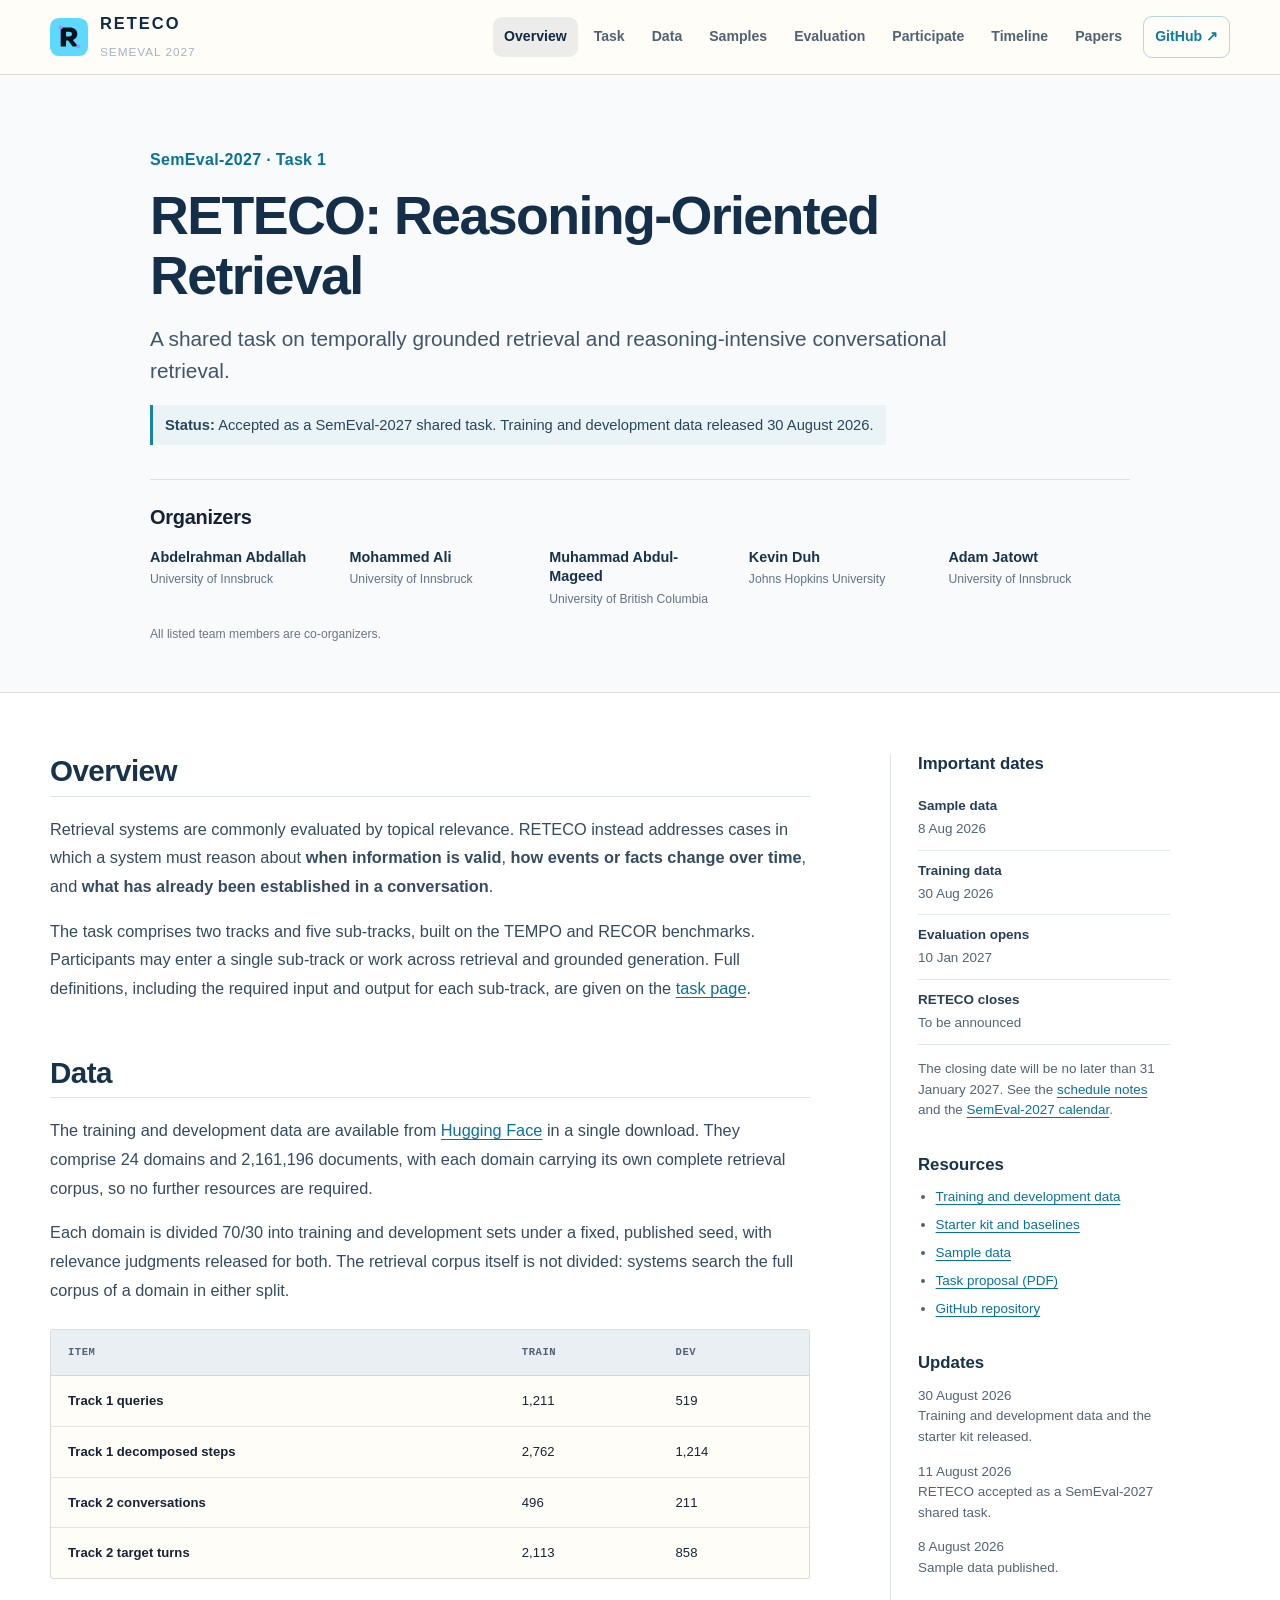
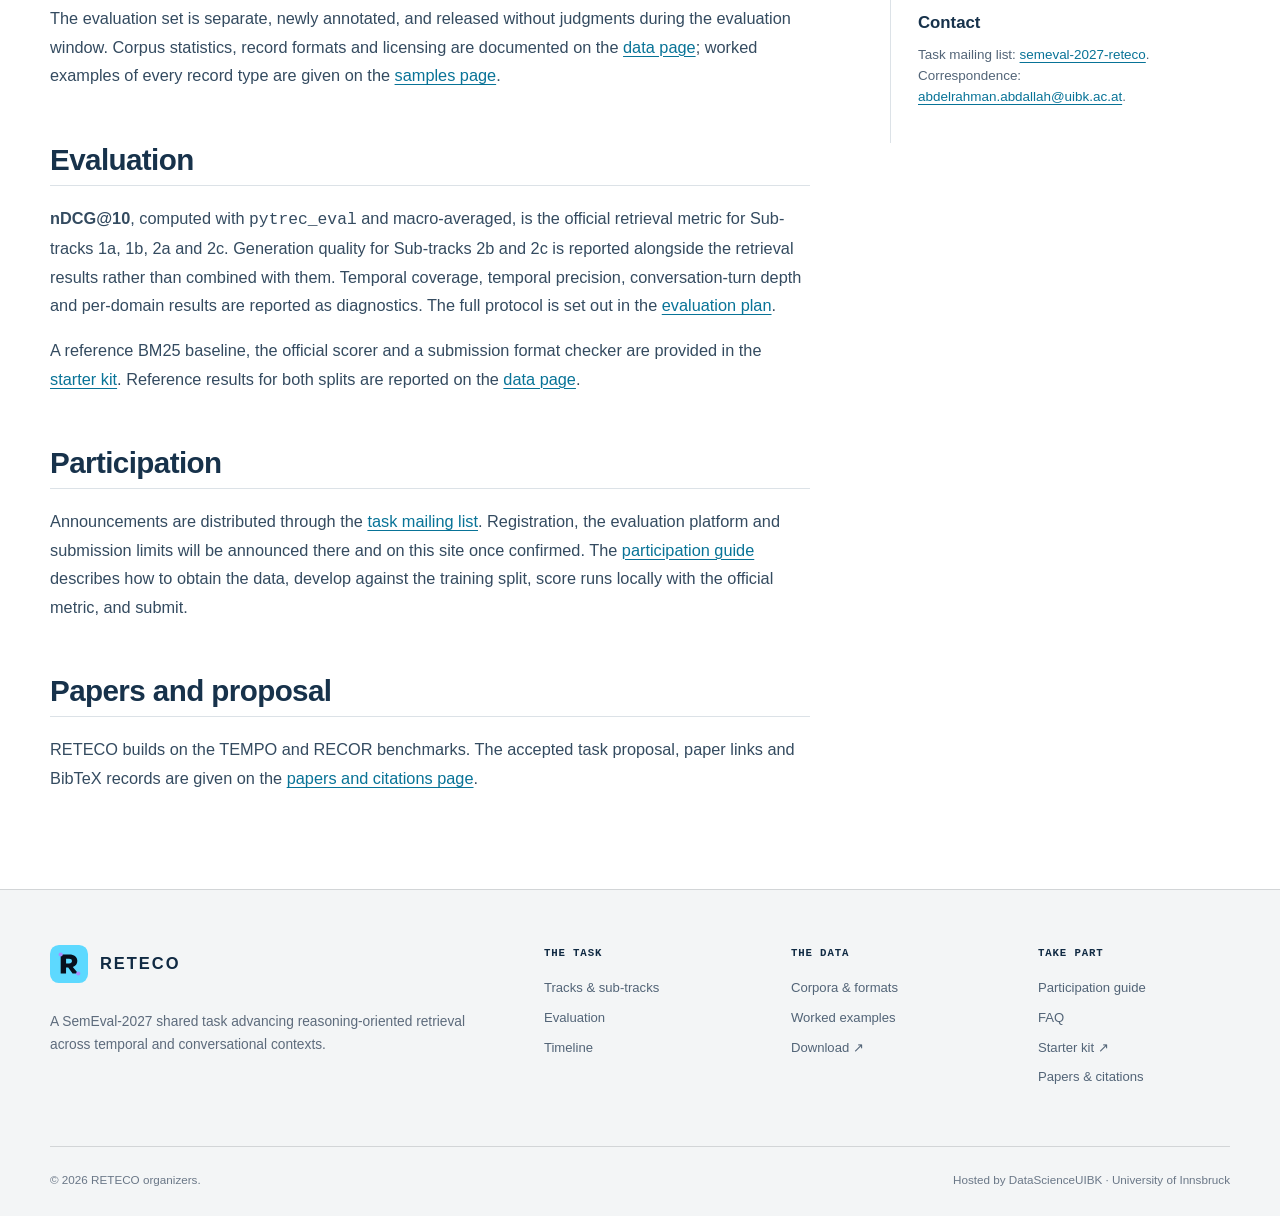
==== docs/index.html @ 305e8ae2 "Return the site to an academic register The home page had drifted into a product-landing idiom: a gr" ====
<!doctype html>
<html lang="en">
<head>
  <meta charset="utf-8">
  <meta name="viewport" content="width=device-width, initial-scale=1">
  <meta name="description" content="RETECO is SemEval-2027 Task 1 on reasoning-oriented retrieval across temporal and conversational contexts. Training and development data released 30 August 2026.">
  <meta name="theme-color" content="#ffffff">
  <meta property="og:title" content="RETECO — SemEval-2027 Task 1">
  <meta property="og:description" content="Reasoning-oriented retrieval across time and conversation. Training and development data now available on Hugging Face.">
  <meta property="og:type" content="website">
  <meta property="og:url" content="https://datascienceuibk.github.io/RETECO/">
  <title>RETECO — SemEval-2027 Task 1</title>
  <link rel="icon" href="assets/brand/reteco-mark.svg" type="image/svg+xml">
  <link rel="stylesheet" href="assets/css/site.css">
  <script src="assets/js/site.js" defer></script>
</head>
<body>
  <a class="skip-link" href="#main">Skip to content</a>
  <header class="site-header">
    <div class="shell nav-wrap">
      <a class="brand" href="index.html" aria-label="RETECO home"><img class="brand-mark" src="assets/brand/reteco-mark.svg" alt=""><span><span class="brand-name">RETECO</span><br><span class="brand-event">SemEval 2027</span></span></a>
      <button class="nav-toggle" type="button" aria-label="Open navigation" aria-expanded="false"><span></span><span></span><span></span></button>
      <nav class="nav-links" aria-label="Primary navigation"><a aria-current="page" href="index.html">Overview</a><a href="task.html">Task</a><a href="data.html">Data</a><a href="samples.html">Samples</a><a href="evaluation.html">Evaluation</a><a href="participate.html">Participate</a><a href="timeline.html">Timeline</a><a href="papers.html">Papers</a><a class="nav-cta" href="https://github.com/DataScienceUIBK/RETECO" target="_blank" rel="noreferrer">GitHub ↗</a></nav>
    </div>
  </header>

  

  <main id="main" class="academic-home">
    <header class="academic-intro">
      <div class="shell academic-intro-inner">
        <p class="task-kicker">SemEval-2027 · Task 1</p>
        <h1>RETECO: Reasoning-Oriented Retrieval</h1>
        <p class="academic-summary">A shared task on temporally grounded retrieval and
        reasoning-intensive conversational retrieval.</p>
        <p class="status-note"><strong>Status:</strong> Accepted as a SemEval-2027 shared task.
        Training and development data released 30 August 2026.</p>

        <section class="intro-organizers" aria-labelledby="intro-organizers-title">
          <h2 id="intro-organizers-title">Organizers</h2>
          <ul>
            <li><strong>Abdelrahman Abdallah</strong><span>University of Innsbruck</span></li>
            <li><strong>Mohammed Ali</strong><span>University of Innsbruck</span></li>
            <li><strong>Muhammad Abdul-Mageed</strong><span>University of British Columbia</span></li>
            <li><strong>Kevin Duh</strong><span>Johns Hopkins University</span></li>
            <li><strong>Adam Jatowt</strong><span>University of Innsbruck</span></li>
          </ul>
          <p class="organizer-role">All listed team members are co-organizers.</p>
        </section>
      </div>
    </header>

    <div class="shell academic-layout">
      <article class="academic-content">
        <section id="overview">
          <h2>Overview</h2>
          <p>Retrieval systems are commonly evaluated by topical relevance. RETECO instead addresses
          cases in which a system must reason about <strong>when information is valid</strong>,
          <strong>how events or facts change over time</strong>, and <strong>what has already been
          established in a conversation</strong>.</p>
          <p>The task comprises two tracks and five sub-tracks, built on the TEMPO and RECOR
          benchmarks. Participants may enter a single sub-track or work across retrieval and
          grounded generation. Full definitions, including the required input and output for each
          sub-track, are given on the <a href="task.html">task page</a>.</p>
        </section>

        <section id="data">
          <h2>Data</h2>
          <p>The training and development data are available from
          <a href="https://huggingface.co/datasets/DataScience-UIBK/RETECO-SemEval2027">Hugging Face</a> in a single download. They comprise 24 domains and
          2,161,196 documents, with each domain carrying its own complete retrieval corpus, so no
          further resources are required.</p>
          <p>Each domain is divided 70/30 into training and development sets under a fixed,
          published seed, with relevance judgments released for both. The retrieval corpus itself is
          not divided: systems search the full corpus of a domain in either split.</p>
          <div class="data-table-wrap"><table class="data-table">
            <thead><tr><th>Item</th><th>Train</th><th>Dev</th></tr></thead>
            <tbody>
              <tr><td>Track 1 queries</td><td>1,211</td><td>519</td></tr>
              <tr><td>Track 1 decomposed steps</td><td>2,762</td><td>1,214</td></tr>
              <tr><td>Track 2 conversations</td><td>496</td><td>211</td></tr>
              <tr><td>Track 2 target turns</td><td>2,113</td><td>858</td></tr>
            </tbody></table></div>
          <p>The evaluation set is separate, newly annotated, and released without judgments during
          the evaluation window. Corpus statistics, record formats and licensing are documented on
          the <a href="data.html">data page</a>; worked examples of every record type are given on
          the <a href="samples.html">samples page</a>.</p>
        </section>

        <section id="evaluation">
          <h2>Evaluation</h2>
          <p><strong>nDCG@10</strong>, computed with <code>pytrec_eval</code> and macro-averaged, is
          the official retrieval metric for Sub-tracks 1a, 1b, 2a and 2c. Generation quality for
          Sub-tracks 2b and 2c is reported alongside the retrieval results rather than combined with
          them. Temporal coverage, temporal precision, conversation-turn depth and per-domain
          results are reported as diagnostics. The full protocol is set out in the
          <a href="evaluation.html">evaluation plan</a>.</p>
          <p>A reference BM25 baseline, the official scorer and a submission format checker are
          provided in the <a href="https://github.com/DataScienceUIBK/RETECO/tree/main/starter_kit">starter kit</a>. Reference results for both splits are
          reported on the <a href="data.html#baselines">data page</a>.</p>
        </section>

        <section id="participation">
          <h2>Participation</h2>
          <p>Announcements are distributed through the
          <a href="https://groups.google.com/g/semeval-2027-reteco">task mailing list</a>.
          Registration, the evaluation platform and submission limits will be announced there and on
          this site once confirmed. The <a href="participate.html">participation guide</a> describes
          how to obtain the data, develop against the training split, score runs locally with the
          official metric, and submit.</p>
        </section>

        <section id="citation">
          <h2>Papers and proposal</h2>
          <p>RETECO builds on the TEMPO and RECOR benchmarks. The accepted task proposal, paper
          links and BibTeX records are given on the
          <a href="papers.html">papers and citations page</a>.</p>
        </section>
      </article>

      <aside class="academic-sidebar" aria-label="Task information">
        <section>
          <h2>Important dates</h2>
          <dl class="date-list">
            <div><dt>Sample data</dt><dd><time datetime="2026-08-08">8 Aug 2026</time></dd></div>
            <div><dt>Training data</dt><dd><time datetime="2026-08-30">30 Aug 2026</time></dd></div>
            <div><dt>Evaluation opens</dt><dd><time datetime="2027-01-10">10 Jan 2027</time></dd></div>
            <div><dt>RETECO closes</dt><dd>To be announced</dd></div>
          </dl>
          <p class="sidebar-note">The closing date will be no later than 31 January 2027. See the
          <a href="timeline.html">schedule notes</a> and the
          <a href="https://semeval.github.io/SemEval2027/">SemEval-2027 calendar</a>.</p>
        </section>

        <section>
          <h2>Resources</h2>
          <ul class="sidebar-links">
            <li><a href="https://huggingface.co/datasets/DataScience-UIBK/RETECO-SemEval2027">Training and development data</a></li>
            <li><a href="https://github.com/DataScienceUIBK/RETECO/tree/main/starter_kit">Starter kit and baselines</a></li>
            <li><a href="samples.html">Sample data</a></li>
            <li><a href="assets/papers/RETECO_SemEval_2027_Proposal.pdf">Task proposal (PDF)</a></li>
            <li><a href="https://github.com/DataScienceUIBK/RETECO">GitHub repository</a></li>
          </ul>
        </section>

        <section>
          <h2>Updates</h2>
          <p><time datetime="2026-08-30">30 August 2026</time><br>Training and development data and
          the starter kit released.</p>
          <p><time datetime="2026-08-11">11 August 2026</time><br>RETECO accepted as a SemEval-2027
          shared task.</p>
          <p><time datetime="2026-08-08">8 August 2026</time><br>Sample data published.</p>
        </section>

        <section>
          <h2>Contact</h2>
          <p>Task mailing list:
          <a href="https://groups.google.com/g/semeval-2027-reteco">semeval-2027-reteco</a>.
          Correspondence:
          <a href="mailto:abdelrahman.abdallah@uibk.ac.at">abdelrahman.abdallah@uibk.ac.at</a>.</p>
        </section>
      </aside>
    </div>
  </main>

  <footer class="site-footer"><div class="shell"><div class="footer-grid"><div class="footer-brand"><a class="brand" href="index.html"><img class="brand-mark" src="assets/brand/reteco-mark.svg" alt=""><span class="brand-name">RETECO</span></a><p>A SemEval-2027 shared task advancing reasoning-oriented retrieval across temporal and conversational contexts.</p></div><div class="footer-col"><strong>The task</strong><a href="task.html">Tracks &amp; sub-tracks</a><a href="evaluation.html">Evaluation</a><a href="timeline.html">Timeline</a></div><div class="footer-col"><strong>The data</strong><a href="data.html">Corpora &amp; formats</a><a href="samples.html">Worked examples</a><a href="https://huggingface.co/datasets/DataScience-UIBK/RETECO-SemEval2027">Download ↗</a></div><div class="footer-col"><strong>Take part</strong><a href="participate.html">Participation guide</a><a href="participate.html#faq">FAQ</a><a href="https://github.com/DataScienceUIBK/RETECO/tree/main/starter_kit">Starter kit ↗</a><a href="papers.html">Papers &amp; citations</a></div></div><div class="footer-bottom"><span>© <span data-year>2026</span> RETECO organizers.</span><span>Hosted by DataScienceUIBK · University of Innsbruck</span></div></div></footer>
</body>
</html>
---- docs/assets/css/site.css ----
:root {
  --ink: #102a43;
  --ink-soft: #183b56;
  --paper: #f6f7f4;
  --paper-2: #e9eff2;
  --white: #fffdf8;
  --muted: #a7b2c3;
  --text: #172235;
  --cyan: #5dd9ff;
  --cyan-deep: #087ea4;
  --violet: #a88cff;
  --violet-deep: #6950b8;
  --lime: #b9f6cb;
  --amber: #ffcb70;
  --line-dark: rgba(255, 255, 255, .13);
  --line-light: rgba(7, 16, 29, .14);
  --shadow: 0 24px 70px rgba(5, 12, 23, .15);
  --radius: 22px;
  --content: 1180px;
  --font-sans: Inter, "Avenir Next", Avenir, "Segoe UI", Helvetica, Arial, sans-serif;
  --font-mono: "SFMono-Regular", Consolas, "Liberation Mono", monospace;
}

* { box-sizing: border-box; }
html { scroll-behavior: smooth; }
body {
  margin: 0;
  overflow-x: clip;
  background: var(--paper);
  color: var(--text);
  font-family: var(--font-sans);
  font-size: 16px;
  line-height: 1.65;
  -webkit-font-smoothing: antialiased;
}
body::before {
  position: fixed;
  inset: 0;
  z-index: 100;
  pointer-events: none;
  display: none;
  content: "";
  background-image: url("data:image/svg+xml,%3Csvg viewBox='0 0 180 180' xmlns='http://www.w3.org/2000/svg'%3E%3Cfilter id='n'%3E%3CfeTurbulence type='fractalNoise' baseFrequency='.9' numOctaves='4' stitchTiles='stitch'/%3E%3C/filter%3E%3Crect width='100%25' height='100%25' filter='url(%23n)' opacity='.55'/%3E%3C/svg%3E");
}

a { color: inherit; }
img, svg { display: block; max-width: 100%; }
button, input { font: inherit; }
::selection { background: var(--cyan); color: var(--ink); }

.skip-link {
  position: fixed;
  top: 10px;
  left: 10px;
  z-index: 1000;
  padding: 10px 14px;
  border-radius: 10px;
  background: var(--white);
  color: var(--ink);
  transform: translateY(-160%);
}
.skip-link:focus { transform: translateY(0); }

.shell { width: min(calc(100% - 40px), var(--content)); margin-inline: auto; }
.section { padding: 76px 0; }
.section--compact { padding: 70px 0; }
.section--dark { background: #1d3f59; color: var(--white); }
.section--white { background: var(--white); }
.section--rule { border-top: 1px solid var(--line-light); }

.site-header {
  position: sticky;
  top: 0;
  z-index: 50;
  border-bottom: 1px solid var(--line-light);
  background: rgba(255, 253, 248, .94);
  color: var(--ink);
  backdrop-filter: blur(18px);
}
.nav-wrap { min-height: 74px; display: flex; align-items: center; justify-content: space-between; gap: 26px; }
.brand { display: inline-flex; align-items: center; gap: 12px; text-decoration: none; }
.brand-mark { width: 38px; height: 38px; }
.brand-name { font-size: 1.03rem; font-weight: 850; letter-spacing: .12em; }
.brand-event { color: var(--muted); font-size: .74rem; letter-spacing: .08em; text-transform: uppercase; }
.nav-links { display: flex; align-items: center; gap: 5px; }
.nav-links a {
  padding: 8px 11px;
  border-radius: 9px;
  color: #4f6274;
  font-size: .88rem;
  font-weight: 650;
  text-decoration: none;
  transition: background .2s, color .2s;
}
.nav-links a:hover, .nav-links a[aria-current="page"] { background: rgba(16, 42, 67, .08); color: var(--ink); }
.nav-links .nav-cta { margin-left: 5px; border: 1px solid rgba(8, 126, 164, .3); color: var(--cyan-deep); }
.nav-toggle { display: none; border: 0; background: transparent; color: var(--ink); cursor: pointer; }
.nav-toggle span { display: block; width: 24px; height: 2px; margin: 5px 0; background: currentColor; }

.eyebrow {
  display: inline-flex;
  align-items: center;
  gap: 9px;
  margin: 0 0 17px;
  color: var(--cyan-deep);
  font-family: var(--font-mono);
  font-size: 1rem;
  font-weight: 800;
  line-height: 1.45;
  letter-spacing: .09em;
  text-transform: uppercase;
}
.section--dark .eyebrow { color: var(--cyan); }
.hero .eyebrow { color: var(--cyan-deep); }
.eyebrow::before { width: 24px; height: 2px; background: currentColor; content: ""; }
h1, h2, h3 { margin-top: 0; line-height: 1.08; letter-spacing: -.035em; }
h1 { font-size: clamp(3.5rem, 8vw, 7.6rem); }
h2 { margin-bottom: 22px; font-size: clamp(2.15rem, 4.5vw, 4rem); }
h3 { margin-bottom: 12px; font-size: clamp(1.28rem, 2.2vw, 1.7rem); }
p { margin-top: 0; }
.lede { max-width: 740px; color: #536074; font-size: clamp(1.05rem, 1.6vw, 1.28rem); }
.section--dark .lede { color: #b8c2d1; }
.section-head { display: flex; align-items: end; justify-content: space-between; gap: 30px; margin-bottom: 48px; }
.section-head > div:first-child { max-width: 820px; }
.section-head h2 { margin-bottom: 13px; }
.section-head p { margin-bottom: 0; }

.hero {
  position: relative;
  min-height: 610px;
  overflow: hidden;
  background: linear-gradient(135deg, #edf7f8 0%, #f7f5ef 58%, #f0edf8 100%);
  color: var(--ink);
}
.hero::after {
  position: absolute;
  inset: auto -10% -55% 34%;
  width: 850px;
  height: 850px;
  border: 1px solid rgba(8, 126, 164, .16);
  border-radius: 50%;
  box-shadow: 0 0 0 90px rgba(93, 217, 255, .04), 0 0 0 180px rgba(168, 140, 255, .025);
  content: "";
}
.hero-grid {
  position: relative;
  z-index: 1;
  display: grid;
  grid-template-columns: 1.18fr .82fr;
  gap: 78px;
  align-items: center;
  padding: 78px 0 88px;
}
.hero-grid > *, .split > * { min-width: 0; }
.hero h1 { max-width: 760px; margin: 0 0 23px; font-size: clamp(2.8rem, 5.6vw, 5.25rem); line-height: 1.02; }
.hero h1 span { display: block; margin-top: 12px; color: var(--cyan-deep); font-size: .48em; font-weight: 650; letter-spacing: -.025em; -webkit-text-stroke: 0; }
.hero-copy { max-width: 690px; color: #465b6e; font-size: clamp(1.05rem, 1.45vw, 1.23rem); }
.hero-actions, .button-row { display: flex; flex-wrap: wrap; gap: 12px; margin-top: 31px; }
.button {
  display: inline-flex;
  align-items: center;
  justify-content: center;
  gap: 9px;
  min-height: 48px;
  padding: 12px 18px;
  border: 1px solid transparent;
  border-radius: 12px;
  background: var(--ink);
  color: var(--white);
  font-size: .88rem;
  font-weight: 780;
  text-decoration: none;
  transition: transform .2s, box-shadow .2s, background .2s;
}
.button:hover { transform: translateY(-2px); box-shadow: 0 10px 24px rgba(5, 12, 23, .16); }
.button--primary { background: var(--cyan); color: var(--ink); }
.button--light { background: var(--white); color: var(--ink); }
.button--outline { border-color: rgba(255, 255, 255, .28); background: transparent; }
.button--paper { border-color: var(--line-light); background: transparent; color: var(--ink); }
.button--disabled { border-color: var(--line-light); background: rgba(255,255,255,.04); color: #7e8999; cursor: default; pointer-events: none; }
.button svg { width: 17px; height: 17px; }

.hero-panel {
  position: relative;
  min-height: 430px;
  border: 1px solid rgba(16, 42, 67, .14);
  border-radius: 30px;
  background: rgba(255, 255, 255, .72);
  box-shadow: 0 28px 70px rgba(16, 42, 67, .12);
}
.signal-map { position: absolute; inset: 26px; }
.signal-label { position: absolute; font-family: var(--font-mono); font-size: .68rem; letter-spacing: .07em; text-transform: uppercase; }
.signal-label--one { top: 0; left: 0; color: var(--cyan-deep); }
.signal-label--two { right: 0; bottom: 0; color: var(--violet); }
.time-axis { position: absolute; top: 39%; left: 4%; right: 4%; height: 1px; background: rgba(93,217,255,.45); }
.time-axis::before, .time-axis::after { position: absolute; top: -3px; width: 7px; height: 7px; border-radius: 50%; background: var(--cyan); content: ""; }
.time-axis::before { left: 0; } .time-axis::after { right: 0; }
.time-node { position: absolute; top: calc(39% - 18px); width: 38px; height: 38px; border: 1px solid var(--cyan-deep); border-radius: 50%; background: var(--white); box-shadow: 0 0 24px rgba(8,126,164,.12); }
.time-node:nth-of-type(1) { left: 14%; }
.time-node:nth-of-type(2) { left: 45%; }
.time-node:nth-of-type(3) { right: 13%; }
.conversation { position: absolute; inset: 54% 4% 4%; }
.bubble { position: absolute; max-width: 78%; padding: 11px 14px; border-radius: 13px; color: var(--ink); font-size: .74rem; line-height: 1.4; }
.bubble--q { left: 0; background: rgba(168,140,255,.17); border: 1px solid rgba(168,140,255,.42); }
.bubble--a { right: 0; top: 55px; background: var(--paper-2); border: 1px solid var(--line-light); }
.bubble--q2 { left: 8%; top: 125px; background: rgba(168,140,255,.17); border: 1px solid rgba(168,140,255,.42); }
.reason-link { position: absolute; top: 113px; left: 38%; width: 95px; border-top: 1px dashed var(--violet); transform: rotate(20deg); transform-origin: left; }
.panel-badge { position: absolute; right: 22px; top: 22px; width: 53px; height: 53px; display: grid; place-items: center; border-radius: 50%; background: var(--lime); color: var(--ink); font-family: var(--font-mono); font-size: .65rem; font-weight: 900; }

.announcement { border-bottom: 1px solid var(--line-light); background: var(--amber); color: var(--ink); }
.announcement .shell { min-height: 48px; display: flex; align-items: center; justify-content: center; gap: 12px; font-size: .84rem; font-weight: 700; text-align: center; }
.announcement code { font-family: var(--font-mono); font-size: .7rem; letter-spacing: .07em; text-transform: uppercase; }

.stat-grid { display: grid; grid-template-columns: repeat(4, 1fr); border-top: 1px solid var(--line-light); border-left: 1px solid var(--line-light); }
.stat { min-height: 150px; padding: 26px; border-right: 1px solid var(--line-light); border-bottom: 1px solid var(--line-light); }
.stat strong { display: block; margin-bottom: 7px; color: var(--ink); font-size: clamp(2rem, 3.7vw, 3.25rem); line-height: 1; letter-spacing: -.045em; }
.stat span { color: #657084; font-size: .84rem; }

.track-grid { display: grid; grid-template-columns: 1fr 1fr; gap: 22px; }
.track-card { position: relative; min-height: 430px; overflow: hidden; padding: 38px; border: 1px solid var(--line-dark); border-radius: var(--radius); background: var(--ink-soft); }
.track-card::after { position: absolute; right: -90px; bottom: -130px; width: 300px; height: 300px; border: 1px solid currentColor; border-radius: 50%; opacity: .16; content: ""; }
.track-card--time { color: var(--cyan); }
.track-card--talk { color: var(--violet); }
.track-number { font-family: var(--font-mono); font-size: .92rem; font-weight: 850; line-height: 1.4; letter-spacing: .09em; text-transform: uppercase; }
.track-card h3 { max-width: 420px; margin: 105px 0 18px; color: var(--white); font-size: clamp(2rem, 3.7vw, 3.2rem); }
.track-card p { max-width: 510px; color: #bac4d2; }
.pill-row { display: flex; flex-wrap: wrap; gap: 8px; margin-top: 25px; }
.pill { padding: 6px 10px; border: 1px solid currentColor; border-radius: 999px; font-family: var(--font-mono); font-size: .66rem; letter-spacing: .04em; }
.track-card--soft { min-height: 330px; border-color: var(--line-light); background: var(--white); box-shadow: 0 16px 40px rgba(16,42,67,.07); }
.track-card--soft.track-card--time { color: var(--cyan-deep); }
.track-card--soft.track-card--talk { color: var(--violet-deep); }
.track-card--soft h3 { margin-top: 70px; color: var(--ink); font-size: clamp(1.8rem, 3.2vw, 2.7rem); }
.track-card--soft p { color: #536579; }

.organizer-band { padding: 44px 0 48px; border-top: 1px solid var(--line-light); border-bottom: 1px solid var(--line-light); background: var(--white); }
.organizer-band-head { display: flex; align-items: baseline; gap: 22px; margin-bottom: 25px; }
.organizer-band-head .eyebrow { margin: 0; }
.organizer-band-head h2 { margin: 0; font-size: 1.35rem; letter-spacing: -.02em; }
.organizer-row { display: grid; grid-template-columns: repeat(5, 1fr); gap: 13px; }
.organizer-card { padding: 18px 17px; border-left: 2px solid #aacdd8; background: #f7faf9; }
.organizer-card:nth-child(3), .organizer-card:nth-child(4) { border-color: #c8bce9; }
.organizer-card h3 { margin: 0 0 9px; font-size: .96rem; letter-spacing: -.015em; }
.organizer-card p { min-height: 40px; margin: 0 0 10px; color: #536579; font-size: .76rem; line-height: 1.4; }
.organizer-card span { color: #718094; font-family: var(--font-mono); font-size: .61rem; font-weight: 750; letter-spacing: .04em; text-transform: uppercase; }

.resource-grid { display: grid; grid-template-columns: repeat(4, 1fr); gap: 14px; }
.resource-card { min-height: 235px; padding: 25px; border: 1px solid var(--line-light); border-radius: 17px; background: var(--paper); text-decoration: none; transition: transform .2s, border-color .2s, box-shadow .2s; }
.resource-card:hover { transform: translateY(-3px); border-color: rgba(8,126,164,.38); box-shadow: 0 14px 32px rgba(16,42,67,.08); }
.resource-card code { color: var(--cyan-deep); font-family: var(--font-mono); font-size: .66rem; font-weight: 900; letter-spacing: .08em; }
.resource-card:nth-child(n+3) code { color: var(--violet-deep); }
.resource-card h3 { margin: 42px 0 10px; font-size: 1.14rem; }
.resource-card p { color: #5e6e80; font-size: .82rem; }
.resource-card span { color: var(--cyan-deep); font-size: .78rem; font-weight: 780; }

.schedule-strip { background: #eef4f5; }
.schedule-grid { display: grid; grid-template-columns: 1.1fr .9fr; gap: 65px; align-items: center; }
.schedule-grid h2 { font-size: clamp(2rem, 3.8vw, 3.35rem); }
.schedule-note { padding: 27px; border: 1px solid rgba(8,126,164,.18); border-radius: 17px; background: rgba(255,255,255,.72); }
.schedule-note > strong { display: block; margin-bottom: 7px; color: var(--ink); font-size: 1.05rem; }
.schedule-note > p { margin: 0; color: #536579; font-size: .86rem; }

.subtask-list { display: grid; grid-template-columns: repeat(5, 1fr); gap: 12px; margin-top: 32px; }
.subtask { min-height: 176px; padding: 21px; border: 1px solid var(--line-light); border-radius: 16px; background: rgba(255,255,255,.4); }
.subtask code { color: var(--cyan-deep); font-family: var(--font-mono); font-size: .74rem; font-weight: 900; }
.subtask:nth-child(n+3) code { color: var(--violet-deep); }
.subtask h3 { margin: 24px 0 8px; font-size: 1.03rem; letter-spacing: -.02em; }
.subtask p { margin: 0; color: #687386; font-size: .82rem; line-height: 1.5; }

.split { display: grid; grid-template-columns: .9fr 1.1fr; gap: 85px; align-items: start; }
.metric-card { padding: 30px; border-radius: var(--radius); background: var(--white); box-shadow: var(--shadow); }
.metric-primary { display: flex; align-items: center; justify-content: space-between; gap: 20px; padding-bottom: 26px; border-bottom: 1px solid var(--line-light); }
.metric-primary strong { font-size: clamp(2.4rem, 5vw, 4.6rem); letter-spacing: -.06em; }
.metric-primary span { max-width: 175px; color: #647084; font-size: .8rem; text-align: right; }
.metric-list { margin: 22px 0 0; padding: 0; list-style: none; }
.metric-list li { display: flex; justify-content: space-between; gap: 20px; padding: 11px 0; border-bottom: 1px solid rgba(7,16,29,.08); font-size: .87rem; }
.metric-list li:last-child { border: 0; }
.metric-list span { color: #6c7789; text-align: right; }

.timeline { position: relative; margin-top: 45px; }
.timeline::before { position: absolute; top: 8px; bottom: 8px; left: 8px; width: 1px; background: rgba(255,255,255,.2); content: ""; }
.timeline-item { position: relative; display: grid; grid-template-columns: 180px 1fr; gap: 28px; padding: 0 0 31px 42px; }
.timeline-item::before { position: absolute; top: 7px; left: 3px; width: 11px; height: 11px; border: 2px solid var(--ink); border-radius: 50%; background: var(--cyan); box-shadow: 0 0 0 1px var(--cyan); content: ""; }
.timeline-item time { color: var(--cyan); font-family: var(--font-mono); font-size: .78rem; font-weight: 800; }
.timeline-item h3 { margin-bottom: 5px; font-size: 1rem; letter-spacing: -.01em; }
.timeline-item p { margin: 0; color: #aeb9c8; font-size: .82rem; }
.timeline-item--future::before { background: var(--ink); }
.timeline--light::before { background: rgba(16,42,67,.17); }
.timeline--light .timeline-item::before { border-color: var(--white); }
.timeline--light .timeline-item--future::before { background: var(--white); border-color: var(--cyan-deep); }
.timeline--light .timeline-item time { color: var(--cyan-deep); }
.timeline--light .timeline-item p { color: #5e6e80; }

.news-grid { display: grid; grid-template-columns: 1fr 1fr 1fr; gap: 18px; }
.news-card { min-height: 220px; padding: 27px; border: 1px solid var(--line-light); border-radius: 17px; background: rgba(255,255,255,.42); }
.news-card time { color: var(--cyan-deep); font-family: var(--font-mono); font-size: .69rem; font-weight: 800; text-transform: uppercase; }
.news-card h3 { margin: 42px 0 10px; font-size: 1.2rem; }
.news-card p { color: #667184; font-size: .86rem; }

.people-grid { display: grid; grid-template-columns: repeat(5, 1fr); gap: 13px; }
.person { padding: 22px 18px; border-top: 2px solid var(--ink); background: rgba(255,255,255,.45); }
.person-initials { width: 46px; height: 46px; display: grid; place-items: center; margin-bottom: 38px; border-radius: 50%; background: var(--ink); color: var(--white); font-family: var(--font-mono); font-size: .72rem; }
.person h3 { margin-bottom: 6px; font-size: 1rem; }
.person p { margin: 0; color: #667184; font-size: .76rem; line-height: 1.45; }

.page-hero { position: relative; overflow: hidden; padding: 62px 0 54px; border-bottom: 1px solid var(--line-light); background: #f7f9fa; color: var(--ink); }
.page-hero::after { display: none; }
.page-hero h1 { max-width: 990px; margin-bottom: 20px; font-size: clamp(2.5rem, 5vw, 4.25rem); }
.page-hero .lede { color: #52667a; }
.breadcrumbs { margin-bottom: 40px; color: #708095; font-family: var(--font-mono); font-size: .7rem; text-transform: uppercase; }
.breadcrumbs a { text-decoration: none; }
.breadcrumbs span { margin: 0 9px; color: #506078; }

.toc-layout { display: grid; grid-template-columns: 240px 1fr; gap: 75px; align-items: start; }
.toc { position: sticky; top: 105px; padding: 19px; border: 1px solid var(--line-light); border-radius: 14px; background: rgba(255,255,255,.42); }
.toc strong { display: block; margin-bottom: 12px; font-family: var(--font-mono); font-size: .68rem; letter-spacing: .08em; text-transform: uppercase; }
.toc a { display: block; padding: 7px 0; color: #606d80; font-size: .8rem; text-decoration: none; }
.toc a:hover { color: var(--cyan-deep); }
.prose { max-width: 820px; }
.prose > section { margin-bottom: 78px; scroll-margin-top: 110px; }
.prose h2 { font-size: clamp(1.9rem, 3.3vw, 3rem); }
.prose h3 { margin-top: 34px; }
.prose p, .prose li { color: #48566a; }
.prose a { color: #087597; text-underline-offset: 3px; }
.prose ul, .prose ol { padding-left: 1.25rem; }
.prose li { margin-bottom: 8px; }
.callout { margin: 27px 0; padding: 22px 24px; border-left: 3px solid var(--cyan-deep); background: var(--white); }
.callout--violet { border-color: var(--violet-deep); }
.callout--amber { border-color: #b77910; }
.callout strong { display: block; margin-bottom: 5px; color: var(--ink); }

.io-grid { display: grid; grid-template-columns: 1fr 1fr; gap: 13px; margin: 25px 0; }
.io-card { padding: 22px; border: 1px solid var(--line-light); border-radius: 15px; background: rgba(255,255,255,.46); }
.io-card small { color: var(--cyan-deep); font-family: var(--font-mono); font-weight: 800; text-transform: uppercase; }
.io-card h3 { margin: 22px 0 8px; font-size: 1.05rem; }
.io-card p { margin: 0; font-size: .86rem; }

.code-block { position: relative; overflow-x: auto; margin: 24px 0; padding: 23px; border-radius: 15px; background: var(--ink); color: #d7e0ec; font: .78rem/1.65 var(--font-mono); }
.code-block code { white-space: pre; }
.code-label { display: block; margin-bottom: 13px; color: var(--cyan); font-size: .65rem; letter-spacing: .08em; text-transform: uppercase; }

.data-table-wrap { overflow-x: auto; margin: 25px 0; border: 1px solid var(--line-light); border-radius: 14px; background: var(--white); }
.data-table { width: 100%; border-collapse: collapse; font-size: .82rem; }
.data-table th, .data-table td { padding: 14px 17px; border-bottom: 1px solid rgba(7,16,29,.1); text-align: left; white-space: nowrap; }
.data-table th { background: var(--paper-2); color: #566174; font-family: var(--font-mono); font-size: .66rem; letter-spacing: .05em; text-transform: uppercase; }
.data-table tr:last-child td { border-bottom: 0; }
.data-table td:first-child { font-weight: 750; }

.paper-list { display: grid; gap: 18px; }
.paper-card {
  padding: 30px;
  border: 1px solid var(--line-light);
  border-radius: 18px;
  background: var(--white);
}
.paper-card h3 { margin-bottom: 10px; font-size: clamp(1.25rem, 2.5vw, 1.8rem); }
.paper-authors { margin-bottom: 6px; color: #536074; font-size: .9rem; }
.paper-venue { color: var(--cyan-deep); font-family: var(--font-mono); font-size: .72rem; font-weight: 800; letter-spacing: .03em; }
.paper-summary { margin: 24px 0 0; color: #59667a; }
.paper-actions { display: flex; flex-wrap: wrap; gap: 9px; margin-top: 22px; }
.citation-wrap { position: relative; margin-top: 24px; }
.citation-wrap .code-block { margin: 0; padding-top: 50px; }
.copy-button {
  position: absolute;
  z-index: 2;
  top: 11px;
  right: 11px;
  padding: 7px 10px;
  border: 1px solid rgba(255,255,255,.22);
  border-radius: 8px;
  background: rgba(255,255,255,.07);
  color: #dbe5f2;
  font-family: var(--font-mono);
  font-size: .65rem;
  cursor: pointer;
}
.copy-button:hover { border-color: var(--cyan); color: var(--cyan); }

.sample-frame { margin: 26px 0; overflow: hidden; border: 1px solid var(--line-light); border-radius: 18px; background: var(--white); }
.sample-head { display: flex; align-items: center; justify-content: space-between; gap: 20px; padding: 18px 22px; border-bottom: 1px solid var(--line-light); background: var(--paper-2); }
.sample-head strong { font-size: .9rem; }
.sample-head code { color: var(--cyan-deep); font-family: var(--font-mono); font-size: .68rem; }
.sample-body { padding: 25px; }
.sample-query { margin-bottom: 22px; font-size: 1.06rem; font-weight: 720; line-height: 1.45; }
.sample-meta { display: flex; flex-wrap: wrap; gap: 8px; margin-top: 18px; }
.sample-meta span { padding: 5px 9px; border-radius: 999px; background: var(--paper-2); color: #5b687b; font-family: var(--font-mono); font-size: .64rem; }
.sample-turn { margin: 0 0 11px; padding: 15px 17px; border-radius: 13px; background: var(--paper); }
.sample-turn strong { display: block; margin-bottom: 4px; color: var(--violet-deep); font-family: var(--font-mono); font-size: .68rem; text-transform: uppercase; }
.sample-turn p { margin: 0; color: #48566a; font-size: .88rem; }
.download-card { display: flex; align-items: center; justify-content: space-between; gap: 30px; margin: 28px 0; padding: 27px; border-radius: 18px; background: var(--cyan); color: var(--ink); }
.download-card h3 { margin-bottom: 7px; }
.download-card p { margin: 0; color: #294052; font-size: .85rem; }

.phase-grid { display: grid; grid-template-columns: repeat(3, 1fr); gap: 16px; }
.phase { padding: 25px; border: 1px solid var(--line-light); border-radius: 16px; background: var(--white); }
.phase code { color: var(--cyan-deep); font-family: var(--font-mono); font-size: .72rem; font-weight: 800; }
.phase h3 { margin: 42px 0 9px; font-size: 1.15rem; }
.phase p { margin: 0; color: #667184; font-size: .83rem; }

.faq { border-top: 1px solid var(--line-light); }
.faq details { border-bottom: 1px solid var(--line-light); }
.faq summary { position: relative; padding: 23px 44px 23px 0; cursor: pointer; font-weight: 760; list-style: none; }
.faq summary::-webkit-details-marker { display: none; }
.faq summary::after { position: absolute; right: 4px; content: "+"; color: var(--cyan-deep); font-size: 1.5rem; font-weight: 400; }
.faq details[open] summary::after { content: "−"; }
.faq details p { max-width: 780px; padding: 0 0 24px; color: #5b687b; }

.cta-band { padding: 48px 0; border-top: 1px solid var(--line-light); background: #edf3f5; color: var(--ink); }
.cta-band .shell { display: flex; align-items: center; justify-content: space-between; gap: 50px; }
.cta-band h2 { max-width: 780px; margin: 0; font-size: clamp(1.6rem, 3vw, 2.35rem); }

.site-footer { padding: 55px 0 28px; border-top: 1px solid var(--line-light); background: #f3f5f6; color: var(--ink); }
.footer-grid { display: grid; grid-template-columns: 1.6fr repeat(3, .7fr); gap: 55px; }
.footer-brand p { max-width: 420px; margin-top: 20px; color: #5d6b7c; font-size: .86rem; }
.footer-col strong { display: block; margin-bottom: 15px; color: var(--ink); font-family: var(--font-mono); font-size: .67rem; letter-spacing: .08em; text-transform: uppercase; }
.footer-col a { display: block; margin: 8px 0; color: #526477; font-size: .82rem; text-decoration: none; }
.footer-col a:hover { color: var(--cyan-deep); }
.footer-bottom { display: flex; justify-content: space-between; gap: 20px; margin-top: 50px; padding-top: 23px; border-top: 1px solid var(--line-light); color: #6a7787; font-size: .73rem; }

/* Academic shared-task homepage */
.academic-home { background: #fff; }
.academic-intro { padding: 72px 0 48px; border-bottom: 1px solid #dce2e7; background: #f8fafb; }
.academic-intro-inner { max-width: 980px; }
.task-kicker { margin-bottom: 13px; color: #087397; font-size: 1rem; font-weight: 750; letter-spacing: .02em; }
.academic-intro h1 { max-width: 940px; margin-bottom: 18px; color: #142f49; font-size: clamp(2.55rem, 4.2vw, 3.75rem); line-height: 1.1; letter-spacing: -.03em; }
.academic-summary { max-width: 850px; margin-bottom: 18px; color: #40556a; font-size: 1.3rem; line-height: 1.55; }
.status-note { display: inline-block; margin-bottom: 34px; padding: 8px 12px; border-left: 3px solid #1684a6; background: #eaf4f7; color: #27465a; font-size: .92rem; }
.intro-organizers { padding-top: 27px; border-top: 1px solid #d7dee4; }
.intro-organizers h2 { margin-bottom: 19px; font-size: 1.25rem; letter-spacing: -.015em; }
.intro-organizers ul { display: grid; grid-template-columns: repeat(5, 1fr); gap: 18px; margin: 0; padding: 0; list-style: none; }
.intro-organizers li { min-width: 0; }
.intro-organizers strong, .intro-organizers span { display: block; }
.intro-organizers strong { margin-bottom: 4px; color: #17324b; font-size: .9rem; line-height: 1.35; }
.intro-organizers span { color: #647284; font-size: .76rem; line-height: 1.4; }
.organizer-role { margin: 16px 0 0; color: #6a7787; font-size: .76rem; }
.academic-layout { display: grid; grid-template-columns: minmax(0, 760px) 280px; gap: 80px; align-items: start; padding-top: 62px; padding-bottom: 80px; }
.academic-content section { margin-bottom: 54px; scroll-margin-top: 100px; }
.academic-content section:last-child { margin-bottom: 0; }
.academic-content h2 { margin: 0 0 18px; padding-bottom: 9px; border-bottom: 1px solid #dce2e7; color: #17324b; font-size: 1.85rem; letter-spacing: -.02em; }
.academic-content h3 { margin: 31px 0 11px; color: #213c54; font-size: 1.25rem; letter-spacing: -.015em; }
.academic-content p, .academic-content li { color: #344b60; font-size: 1.02rem; line-height: 1.75; }
.academic-content ul { padding-left: 1.3rem; }
.academic-content li { margin-bottom: 8px; }
.academic-content a, .academic-sidebar a, .academic-footer a { color: #087397; text-decoration-thickness: 1px; text-underline-offset: 3px; }
.plain-link-list { margin-top: 21px; }
.academic-sidebar { position: sticky; top: 98px; border-left: 1px solid #dce2e7; padding-left: 27px; }
.academic-sidebar section { margin-bottom: 35px; }
.academic-sidebar h2 { margin-bottom: 13px; color: #17324b; font-size: 1.05rem; letter-spacing: 0; }
.academic-sidebar p, .academic-sidebar li, .academic-sidebar dt, .academic-sidebar dd { color: #526477; font-size: .84rem; line-height: 1.55; }
.date-list { margin: 0; }
.date-list div { padding: 10px 0; border-bottom: 1px solid #e1e6ea; }
.date-list dt { color: #263f55; font-weight: 750; }
.date-list dd { margin: 2px 0 0; }
.sidebar-note { margin-top: 14px; }
.sidebar-links { margin: 0; padding-left: 1.1rem; }
.sidebar-links li { margin-bottom: 7px; }
.academic-footer { padding: 34px 0; border-top: 1px solid #dce2e7; background: #f5f7f8; }
.academic-footer p { margin: 5px 0; color: #5c6a79; font-size: .79rem; }
.academic-footer strong { color: #213b52; }

/* Academic documentation pages */
.page-hero .shell { max-width: var(--content); }
.page-hero .breadcrumbs { margin-bottom: 25px; }
.page-hero .eyebrow { margin-bottom: 10px; color: #087397; font-family: var(--font-sans); font-size: .92rem; letter-spacing: .02em; text-transform: none; }
.page-hero .eyebrow::before { display: none; }
.page-hero h1 { max-width: 860px; margin-bottom: 13px; font-size: clamp(2.35rem, 4.3vw, 3.7rem); letter-spacing: -.03em; }
.page-hero .lede { max-width: 820px; margin-bottom: 0; font-size: 1.1rem; line-height: 1.65; }
.toc-layout { grid-template-columns: 190px minmax(0, 800px); gap: 65px; justify-content: center; }
.toc { padding: 0 22px 0 0; border: 0; border-right: 1px solid #dce2e7; border-radius: 0; background: transparent; }
.toc strong { color: #263f55; font-family: var(--font-sans); font-size: .78rem; letter-spacing: .02em; text-transform: none; }
.toc a { padding: 5px 0; color: #5b6b7c; font-size: .79rem; }
.prose { max-width: 800px; }
.prose > section { margin-bottom: 58px; }
.prose > section > .eyebrow { margin-bottom: 9px; font-family: var(--font-sans); font-size: .78rem; letter-spacing: .03em; }
.prose > section > .eyebrow::before { width: 16px; }
.prose h2 { margin-bottom: 17px; padding-bottom: 9px; border-bottom: 1px solid #dce2e7; color: #17324b; font-size: clamp(1.65rem, 2.8vw, 2.25rem); }
.prose h3 { color: #263f55; font-size: 1.18rem; letter-spacing: -.01em; }
.prose p, .prose li { color: #354c60; font-size: .98rem; line-height: 1.72; }
.io-grid, .phase-grid { gap: 12px; }
.io-card, .phase { border-radius: 3px; background: #f7f9fa; }
.io-card { padding: 18px; }
.io-card h3 { margin-top: 14px; }
.phase { padding: 20px; }
.phase h3 { margin-top: 22px; }
.paper-card { padding: 24px 0; border: 0; border-top: 1px solid #dce2e7; border-radius: 0; background: transparent; }
.paper-card h3 { font-size: 1.35rem; }
.paper-summary { margin-top: 17px; }
.button { min-height: 42px; padding: 9px 14px; border-radius: 4px; font-size: .82rem; }
.callout { padding: 18px 20px; background: #f3f7f8; }
.metric-card { padding: 23px; border: 1px solid #dce2e7; border-radius: 4px; box-shadow: none; }
.metric-primary strong { font-size: clamp(2rem, 4vw, 3rem); }
.sample-frame { border-radius: 4px; }
.sample-head { padding: 14px 17px; }
.sample-body { padding: 20px; }
.sample-turn { border-radius: 3px; }
.download-card { padding: 22px; border: 1px solid #b9d7df; border-radius: 4px; background: #edf6f8; }
.data-table-wrap { border-radius: 3px; }
.code-block { border-radius: 4px; }
.faq summary { padding-top: 18px; padding-bottom: 18px; }
main > .cta-band { display: none; }
.timeline--light { margin-top: 12px; }
.timeline--light .timeline-item { grid-template-columns: 145px 1fr; }
.timeline--light .timeline-item h3 { font-size: 1rem; }
.timeline--light .timeline-item p { font-size: .82rem; }
.page-hero + .section > .shell.split { max-width: 1040px; gap: 60px; }
.page-hero + .section > .shell.split h2 { font-size: clamp(1.9rem, 3.5vw, 2.7rem); }
.page-hero + .section > .shell.split .lede { font-size: 1rem; line-height: 1.7; }

.reveal { opacity: 0; transform: translateY(18px); transition: opacity .65s ease, transform .65s ease; }
.reveal.is-visible { opacity: 1; transform: none; }

@media (max-width: 980px) {
  .hero-grid, .split { grid-template-columns: 1fr; }
  .hero-panel { min-height: 430px; }
  .stat-grid { grid-template-columns: 1fr 1fr; }
  .subtask-list { grid-template-columns: repeat(2, 1fr); }
  .people-grid { grid-template-columns: repeat(3, 1fr); }
  .organizer-row { grid-template-columns: repeat(3, 1fr); }
  .resource-grid { grid-template-columns: 1fr 1fr; }
  .toc-layout { grid-template-columns: 1fr; }
  .toc { position: relative; top: auto; display: flex; flex-wrap: wrap; gap: 0 18px; padding: 0 0 17px; border-right: 0; border-bottom: 1px solid #dce2e7; }
  .toc strong { width: 100%; }
  .footer-grid { grid-template-columns: 1.3fr 1fr 1fr; }
  .footer-brand { grid-column: 1 / -1; }
  .intro-organizers ul { grid-template-columns: repeat(3, 1fr); }
  .academic-layout { grid-template-columns: minmax(0, 1fr) 250px; gap: 45px; }
}

@media (max-width: 880px) {
  .shell { width: min(calc(100% - 28px), var(--content)); }
  .section { padding: 76px 0; }
  .nav-toggle { display: block; }
  .nav-links { position: absolute; top: 74px; left: 0; right: 0; display: none; padding: 14px; border-top: 1px solid var(--line-light); background: var(--white); box-shadow: 0 16px 30px rgba(16,42,67,.12); }
  .nav-links.is-open { display: grid; }
  .nav-links a { padding: 11px 13px; }
  .nav-links .nav-cta { margin: 4px 0 0; }
  .hero { min-height: 0; }
  .hero-grid, .split { grid-template-columns: minmax(0, 1fr); }
  .hero-grid { padding: 78px 0; gap: 50px; }
  .hero h1 { font-size: clamp(3rem, 15vw, 5rem); }
  .hero h1 span { font-size: .48em; letter-spacing: -.025em; }
  .announcement .shell { flex-wrap: wrap; gap: 3px 10px; padding: 8px 0; line-height: 1.35; }
  .hero-panel { min-height: 400px; }
  .section-head { display: block; }
  .track-grid, .news-grid, .phase-grid, .io-grid { grid-template-columns: 1fr; }
  .track-card { min-height: 380px; padding: 28px; }
  .track-card h3 { margin-top: 90px; }
  .subtask-list { grid-template-columns: 1fr; }
  .people-grid { grid-template-columns: 1fr 1fr; }
  .organizer-row { grid-template-columns: 1fr 1fr; }
  .schedule-grid { grid-template-columns: 1fr; gap: 32px; }
  .timeline-item { grid-template-columns: 1fr; gap: 4px; }
  .cta-band .shell, .footer-bottom { align-items: flex-start; flex-direction: column; }
  .download-card { align-items: flex-start; flex-direction: column; }
  .footer-grid { grid-template-columns: 1fr 1fr; }
  .footer-brand { grid-column: 1 / -1; }
  .academic-intro { padding: 52px 0 38px; }
  .academic-layout { grid-template-columns: 1fr; padding-top: 48px; padding-bottom: 60px; }
  .academic-sidebar { position: static; padding: 32px 0 0; border-top: 1px solid #dce2e7; border-left: 0; }
  .page-hero { padding: 48px 0 42px; }
}

@media (max-width: 480px) {
  .brand-event { display: none; }
  .stat-grid, .people-grid, .organizer-row, .resource-grid, .footer-grid { grid-template-columns: 1fr; }
  .organizer-band-head { display: block; }
  .organizer-band-head .eyebrow { margin-bottom: 10px; }
  .eyebrow { font-size: .86rem; letter-spacing: .07em; }
  .track-number { font-size: .84rem; }
  .footer-brand { grid-column: auto; }
  .hero-actions .button { width: 100%; }
  .hero-panel { min-height: 360px; }
  .bubble { max-width: 88%; }
  .intro-organizers ul { grid-template-columns: 1fr 1fr; gap: 17px; }
  .academic-intro h1 { font-size: 2.45rem; }
  .academic-summary { font-size: 1.08rem; }
}

@media (prefers-reduced-motion: reduce) {
  html { scroll-behavior: auto; }
  *, *::before, *::after { animation-duration: .01ms !important; animation-iteration-count: 1 !important; transition-duration: .01ms !important; }
  .reveal { opacity: 1; transform: none; }
}
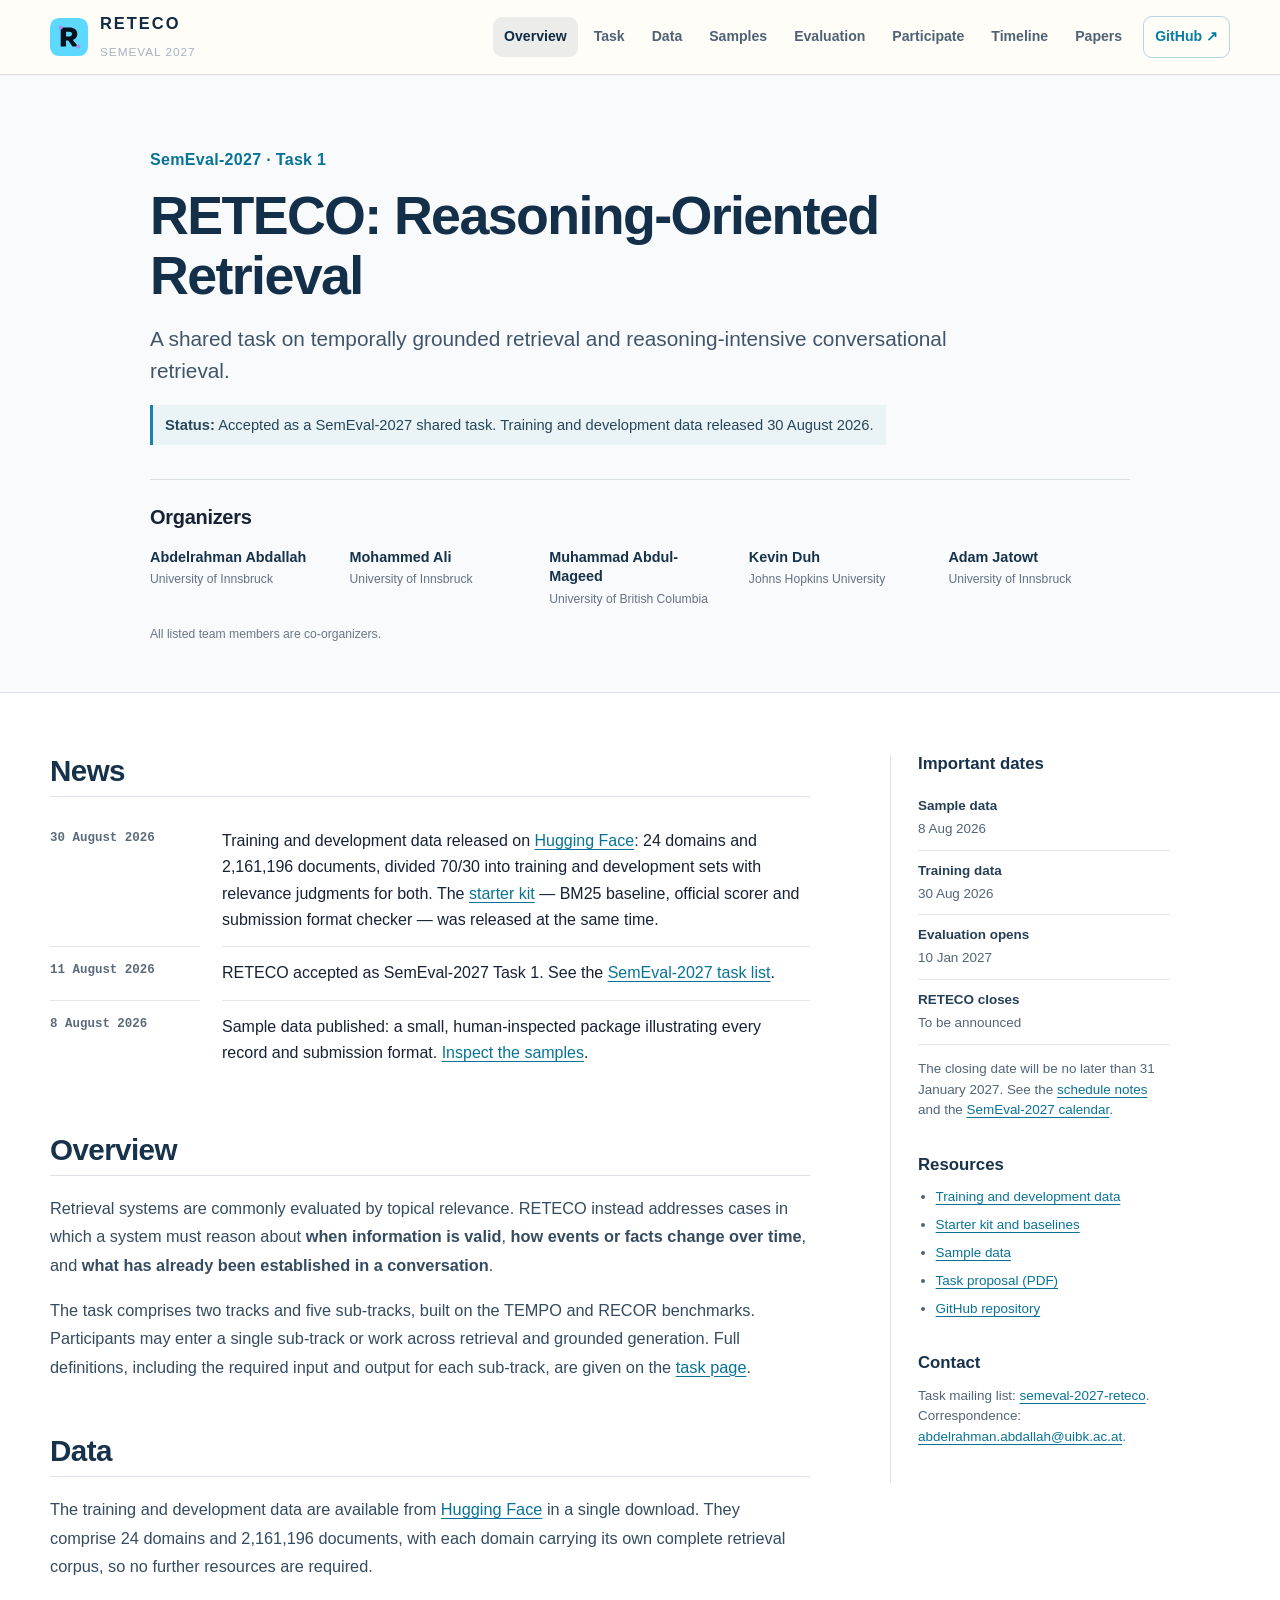
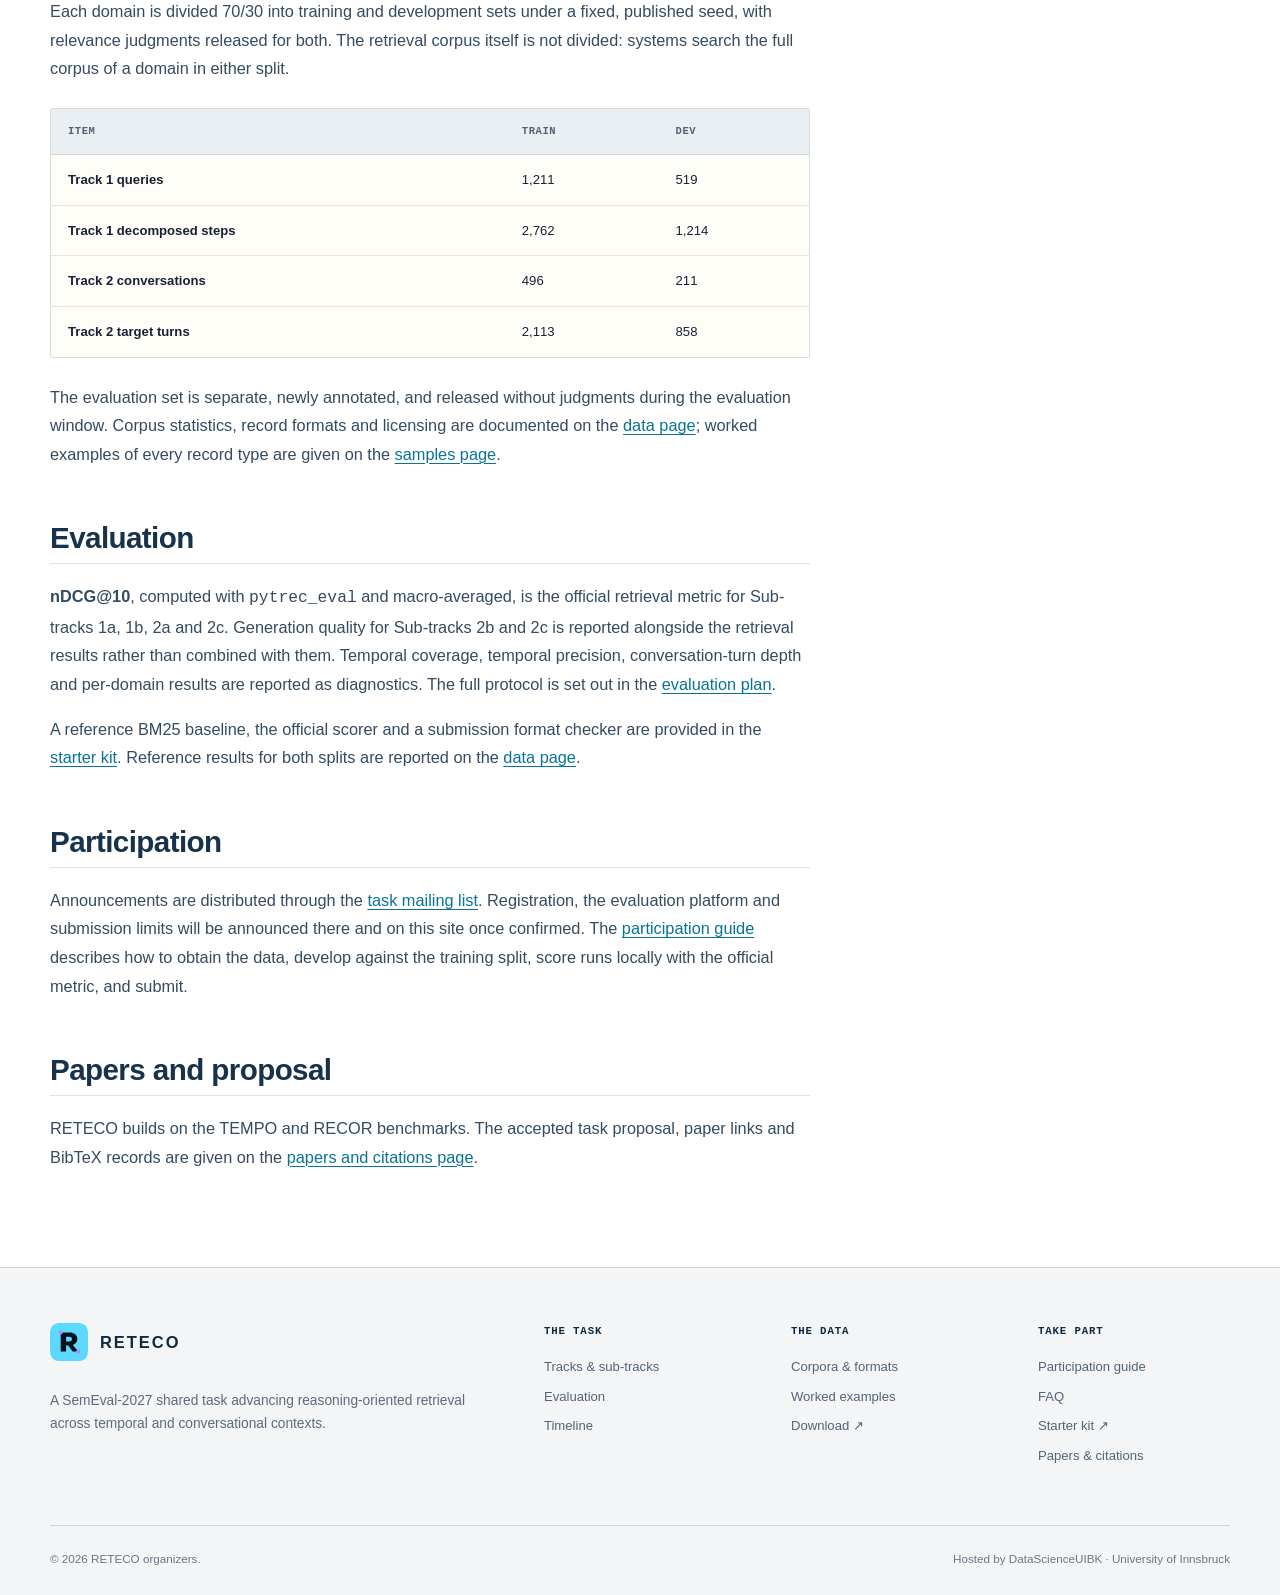
==== commit eeb8e33c: "Give News its own section on the overview page Restoring the academic layout moved the news into a s" ====
--- a/docs/index.html
+++ b/docs/index.html
@@ -52,6 +52,24 @@
 
     <div class="shell academic-layout">
       <article class="academic-content">
+        <section id="news">
+          <h2>News</h2>
+          <dl class="news-list">
+            <dt><time datetime="2026-08-30">30 August 2026</time></dt>
+            <dd>Training and development data released on
+              <a href="https://huggingface.co/datasets/DataScience-UIBK/RETECO-SemEval2027">Hugging Face</a>: 24 domains and 2,161,196 documents, divided
+              70/30 into training and development sets with relevance judgments for both. The
+              <a href="https://github.com/DataScienceUIBK/RETECO/tree/main/starter_kit">starter kit</a> — BM25 baseline, official scorer and
+              submission format checker — was released at the same time.</dd>
+            <dt><time datetime="2026-08-11">11 August 2026</time></dt>
+            <dd>RETECO accepted as SemEval-2027 Task 1. See the
+              <a href="https://semeval.github.io/SemEval2027/">SemEval-2027 task list</a>.</dd>
+            <dt><time datetime="2026-08-08">8 August 2026</time></dt>
+            <dd>Sample data published: a small, human-inspected package illustrating every record
+              and submission format. <a href="samples.html">Inspect the samples</a>.</dd>
+          </dl>
+        </section>
+
         <section id="overview">
           <h2>Overview</h2>
           <p>Retrieval systems are commonly evaluated by topical relevance. RETECO instead addresses
@@ -144,15 +162,6 @@
         </section>
 
         <section>
-          <h2>Updates</h2>
-          <p><time datetime="2026-08-30">30 August 2026</time><br>Training and development data and
-          the starter kit released.</p>
-          <p><time datetime="2026-08-11">11 August 2026</time><br>RETECO accepted as a SemEval-2027
-          shared task.</p>
-          <p><time datetime="2026-08-08">8 August 2026</time><br>Sample data published.</p>
-        </section>
-
-        <section>
           <h2>Contact</h2>
           <p>Task mailing list:
           <a href="https://groups.google.com/g/semeval-2027-reteco">semeval-2027-reteco</a>.
--- a/docs/assets/css/site.css
+++ b/docs/assets/css/site.css
@@ -580,3 +580,16 @@
   *, *::before, *::after { animation-duration: .01ms !important; animation-iteration-count: 1 !important; transition-duration: .01ms !important; }
   .reveal { opacity: 1; transform: none; }
 }
+
+/* Dated news list on the overview page: date in the left column, entry beside it,
+   collapsing to stacked rows on narrow screens. */
+.news-list { display: grid; grid-template-columns: 150px 1fr; gap: 0 22px; margin: 0; }
+.news-list dt { padding: 13px 0; color: #5b6b7c; font-family: var(--font-mono); font-size: .78rem; font-weight: 700; border-top: 1px solid #e1e6ea; }
+.news-list dd { margin: 0; padding: 13px 0; border-top: 1px solid #e1e6ea; }
+.news-list dt:first-of-type, .news-list dd:first-of-type { border-top: 0; }
+@media (max-width: 620px) {
+  .news-list { grid-template-columns: 1fr; gap: 0; }
+  .news-list dt { padding-bottom: 0; border-top: 1px solid #e1e6ea; }
+  .news-list dd { padding-top: 4px; border-top: 0; }
+  .news-list dt:first-of-type { border-top: 0; }
+}
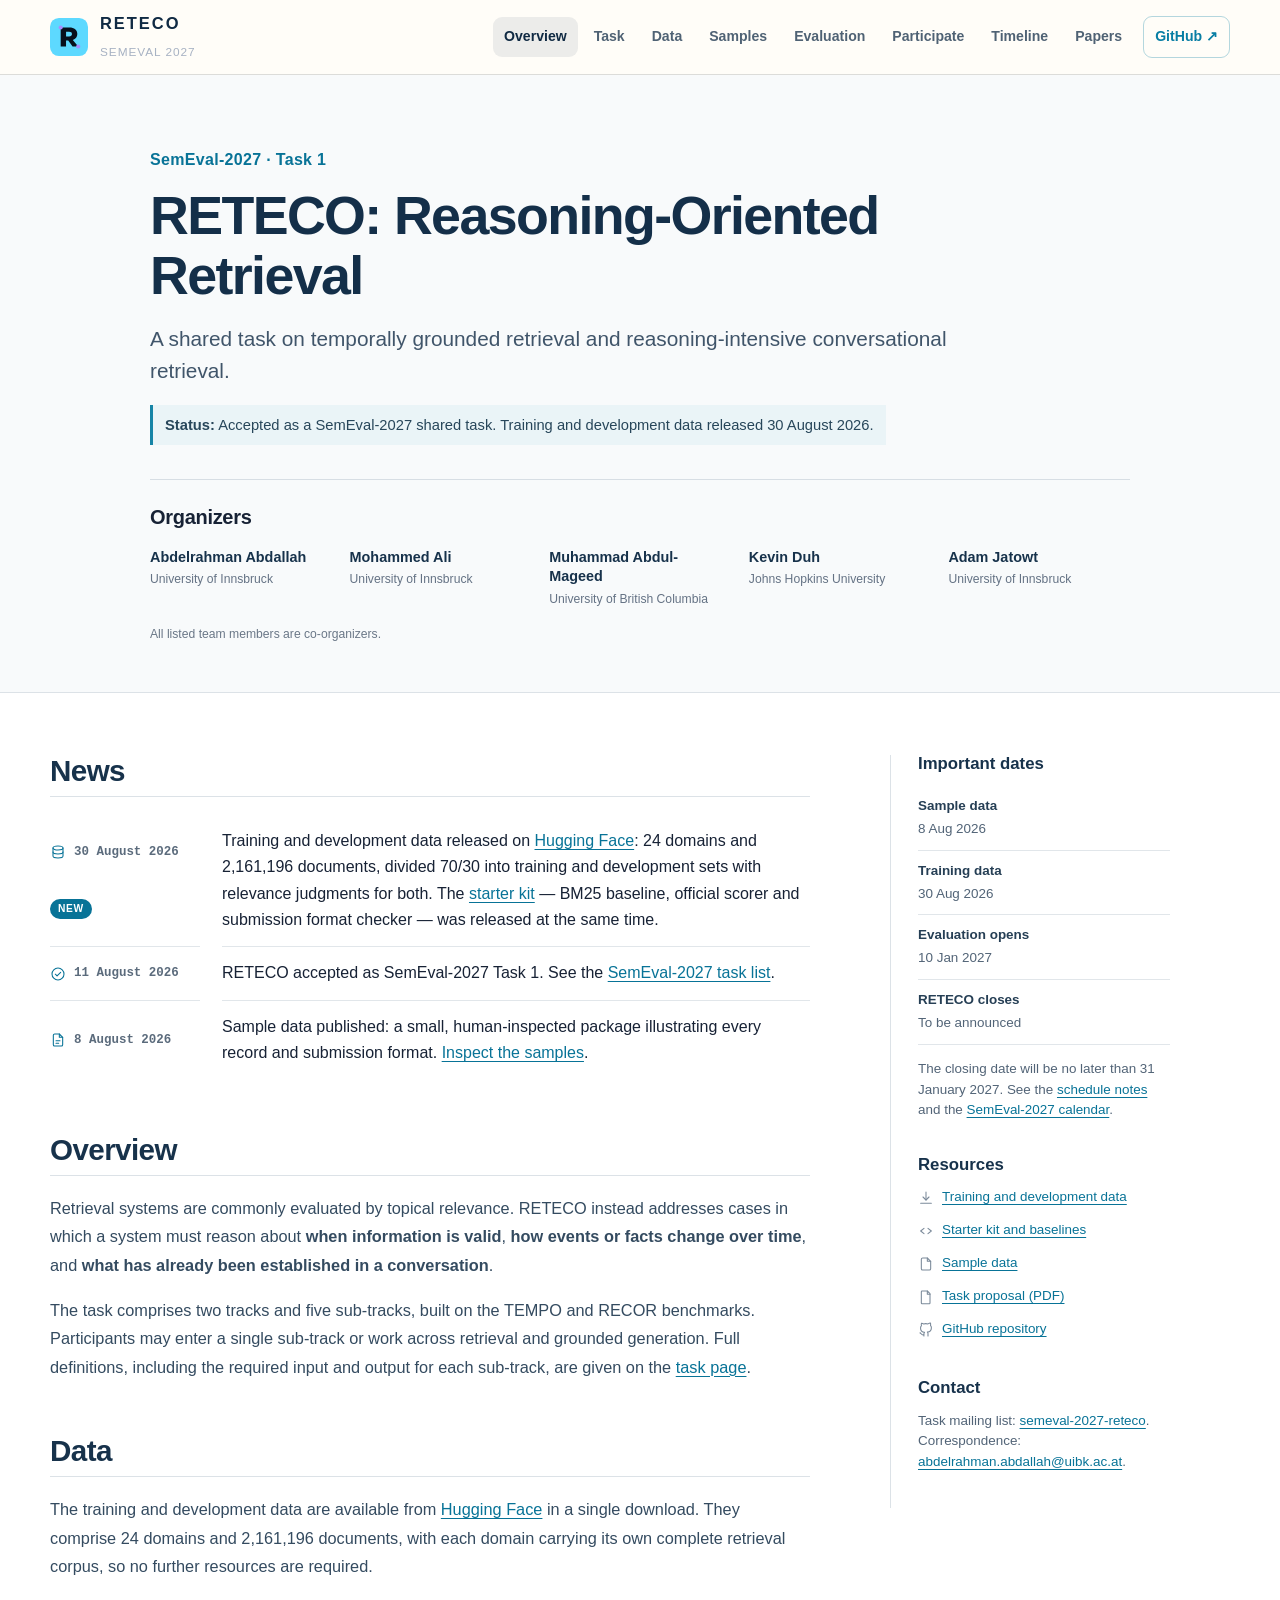
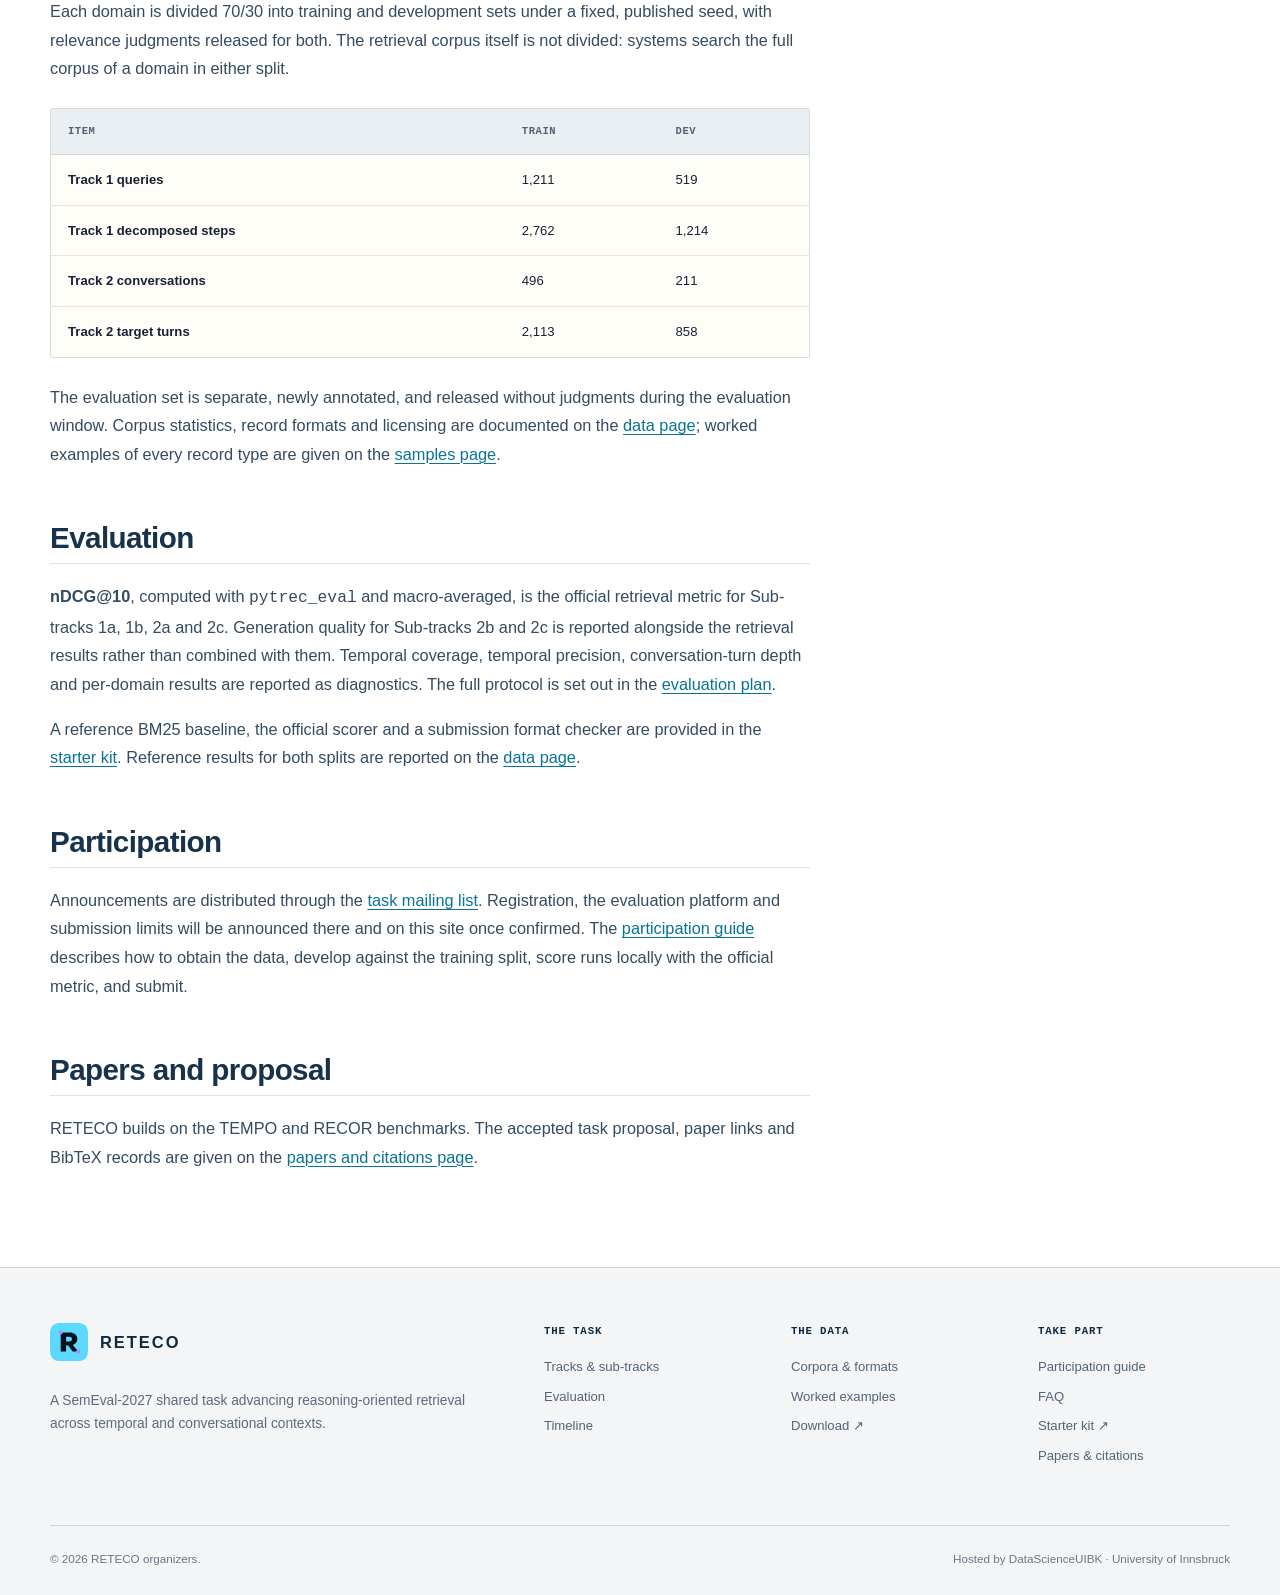
==== commit 23093c30: "Add icons and an entrance to the News list The news read as a flat block of dates and prose with not" ====
--- a/docs/index.html
+++ b/docs/index.html
@@ -54,17 +54,17 @@
       <article class="academic-content">
         <section id="news">
           <h2>News</h2>
-          <dl class="news-list">
-            <dt><time datetime="2026-08-30">30 August 2026</time></dt>
+          <dl class="news-list news-list--animated">
+            <dt><svg class="news-icon" viewBox="0 0 24 24" aria-hidden="true"><ellipse cx="12" cy="6" rx="7.5" ry="3"/><path d="M4.5 6v6c0 1.66 3.36 3 7.5 3s7.5-1.34 7.5-3V6"/><path d="M4.5 12v6c0 1.66 3.36 3 7.5 3s7.5-1.34 7.5-3v-6"/></svg><time datetime="2026-08-30">30 August 2026</time><span class="news-tag">New</span></dt>
             <dd>Training and development data released on
               <a href="https://huggingface.co/datasets/DataScience-UIBK/RETECO-SemEval2027">Hugging Face</a>: 24 domains and 2,161,196 documents, divided
               70/30 into training and development sets with relevance judgments for both. The
               <a href="https://github.com/DataScienceUIBK/RETECO/tree/main/starter_kit">starter kit</a> — BM25 baseline, official scorer and
               submission format checker — was released at the same time.</dd>
-            <dt><time datetime="2026-08-11">11 August 2026</time></dt>
+            <dt><svg class="news-icon" viewBox="0 0 24 24" aria-hidden="true"><circle cx="12" cy="12" r="9"/><path d="m8 12.3 2.6 2.6L16 9.5"/></svg><time datetime="2026-08-11">11 August 2026</time></dt>
             <dd>RETECO accepted as SemEval-2027 Task 1. See the
               <a href="https://semeval.github.io/SemEval2027/">SemEval-2027 task list</a>.</dd>
-            <dt><time datetime="2026-08-08">8 August 2026</time></dt>
+            <dt><svg class="news-icon" viewBox="0 0 24 24" aria-hidden="true"><path d="M14 3H7a2 2 0 0 0-2 2v14a2 2 0 0 0 2 2h10a2 2 0 0 0 2-2V8z"/><path d="M14 3v5h5"/><path d="M9 13h6M9 17h4"/></svg><time datetime="2026-08-08">8 August 2026</time></dt>
             <dd>Sample data published: a small, human-inspected package illustrating every record
               and submission format. <a href="samples.html">Inspect the samples</a>.</dd>
           </dl>
@@ -153,11 +153,11 @@
         <section>
           <h2>Resources</h2>
           <ul class="sidebar-links">
-            <li><a href="https://huggingface.co/datasets/DataScience-UIBK/RETECO-SemEval2027">Training and development data</a></li>
-            <li><a href="https://github.com/DataScienceUIBK/RETECO/tree/main/starter_kit">Starter kit and baselines</a></li>
-            <li><a href="samples.html">Sample data</a></li>
-            <li><a href="assets/papers/RETECO_SemEval_2027_Proposal.pdf">Task proposal (PDF)</a></li>
-            <li><a href="https://github.com/DataScienceUIBK/RETECO">GitHub repository</a></li>
+            <li><a href="https://huggingface.co/datasets/DataScience-UIBK/RETECO-SemEval2027"><svg class="link-icon" viewBox="0 0 24 24" aria-hidden="true"><path d="M12 3v12"/><path d="m7.5 10.5 4.5 4.5 4.5-4.5"/><path d="M4 20h16"/></svg>Training and development data</a></li>
+            <li><a href="https://github.com/DataScienceUIBK/RETECO/tree/main/starter_kit"><svg class="link-icon" viewBox="0 0 24 24" aria-hidden="true"><path d="m9 8-5 4 5 4"/><path d="m15 8 5 4-5 4"/></svg>Starter kit and baselines</a></li>
+            <li><a href="samples.html"><svg class="link-icon" viewBox="0 0 24 24" aria-hidden="true"><path d="M14 3H7a2 2 0 0 0-2 2v14a2 2 0 0 0 2 2h10a2 2 0 0 0 2-2V8z"/><path d="M14 3v5h5"/></svg>Sample data</a></li>
+            <li><a href="assets/papers/RETECO_SemEval_2027_Proposal.pdf"><svg class="link-icon" viewBox="0 0 24 24" aria-hidden="true"><path d="M6 3h8l4 4v14a1 1 0 0 1-1 1H6a1 1 0 0 1-1-1V4a1 1 0 0 1 1-1z"/><path d="M14 3v5h4"/></svg>Task proposal (PDF)</a></li>
+            <li><a href="https://github.com/DataScienceUIBK/RETECO"><svg class="link-icon" viewBox="0 0 24 24" aria-hidden="true"><path d="M9 19c-4 1.4-4-2.2-6-2.7m12 4.7v-3.6a3.1 3.1 0 0 0-.9-2.4c2.9-.3 6-1.4 6-6.5a5 5 0 0 0-1.4-3.5 4.7 4.7 0 0 0-.1-3.5s-1.1-.3-3.6 1.4a12.4 12.4 0 0 0-6.6 0C6.4 1.7 5.3 2 5.3 2a4.7 4.7 0 0 0-.1 3.5A5 5 0 0 0 3.8 9c0 5 3.1 6.2 6 6.5a3.1 3.1 0 0 0-.9 2.4V21"/></svg>GitHub repository</a></li>
           </ul>
         </section>
 
--- a/docs/assets/css/site.css
+++ b/docs/assets/css/site.css
@@ -593,3 +593,39 @@
   .news-list dd { padding-top: 4px; border-top: 0; }
   .news-list dt:first-of-type { border-top: 0; }
 }
+
+/* News list: monochrome line icons, a "New" marker on the most recent entry, and a
+   short staggered entrance. Pure CSS, so a script failure can never hide the news. */
+.news-icon, .link-icon {
+  flex: none; width: 16px; height: 16px; fill: none; stroke: currentColor;
+  stroke-width: 1.6; stroke-linecap: round; stroke-linejoin: round;
+}
+.news-list dt { display: flex; align-items: center; gap: 8px; flex-wrap: wrap; }
+.news-list dt .news-icon { color: #087397; }
+
+.news-tag {
+  padding: 2px 8px; border-radius: 999px; background: #087397; color: #fff;
+  font-family: var(--font-sans); font-size: .64rem; font-weight: 800;
+  letter-spacing: .06em; text-transform: uppercase;
+  animation: news-tag-pulse 1.9s ease-out 3;
+}
+@keyframes news-tag-pulse {
+  0%, 100% { box-shadow: 0 0 0 0 rgba(8, 115, 151, 0); }
+  35%      { box-shadow: 0 0 0 5px rgba(8, 115, 151, .22); }
+}
+
+.news-list--animated dt, .news-list--animated dd { animation: news-in .5s ease both; }
+.news-list--animated dt:nth-of-type(1), .news-list--animated dd:nth-of-type(1) { animation-delay: .05s; }
+.news-list--animated dt:nth-of-type(2), .news-list--animated dd:nth-of-type(2) { animation-delay: .15s; }
+.news-list--animated dt:nth-of-type(3), .news-list--animated dd:nth-of-type(3) { animation-delay: .25s; }
+@keyframes news-in { from { opacity: 0; transform: translateY(9px); } to { opacity: 1; transform: none; } }
+
+.sidebar-links { list-style: none; padding-left: 0; }
+.sidebar-links a { display: inline-flex; align-items: flex-start; gap: 8px; }
+.sidebar-links .link-icon { margin-top: 3px; color: #7b8a9a; }
+.sidebar-links a:hover .link-icon { color: #087397; }
+
+@media (prefers-reduced-motion: reduce) {
+  .news-tag { animation: none; }
+  .news-list--animated dt, .news-list--animated dd { animation: none; opacity: 1; transform: none; }
+}
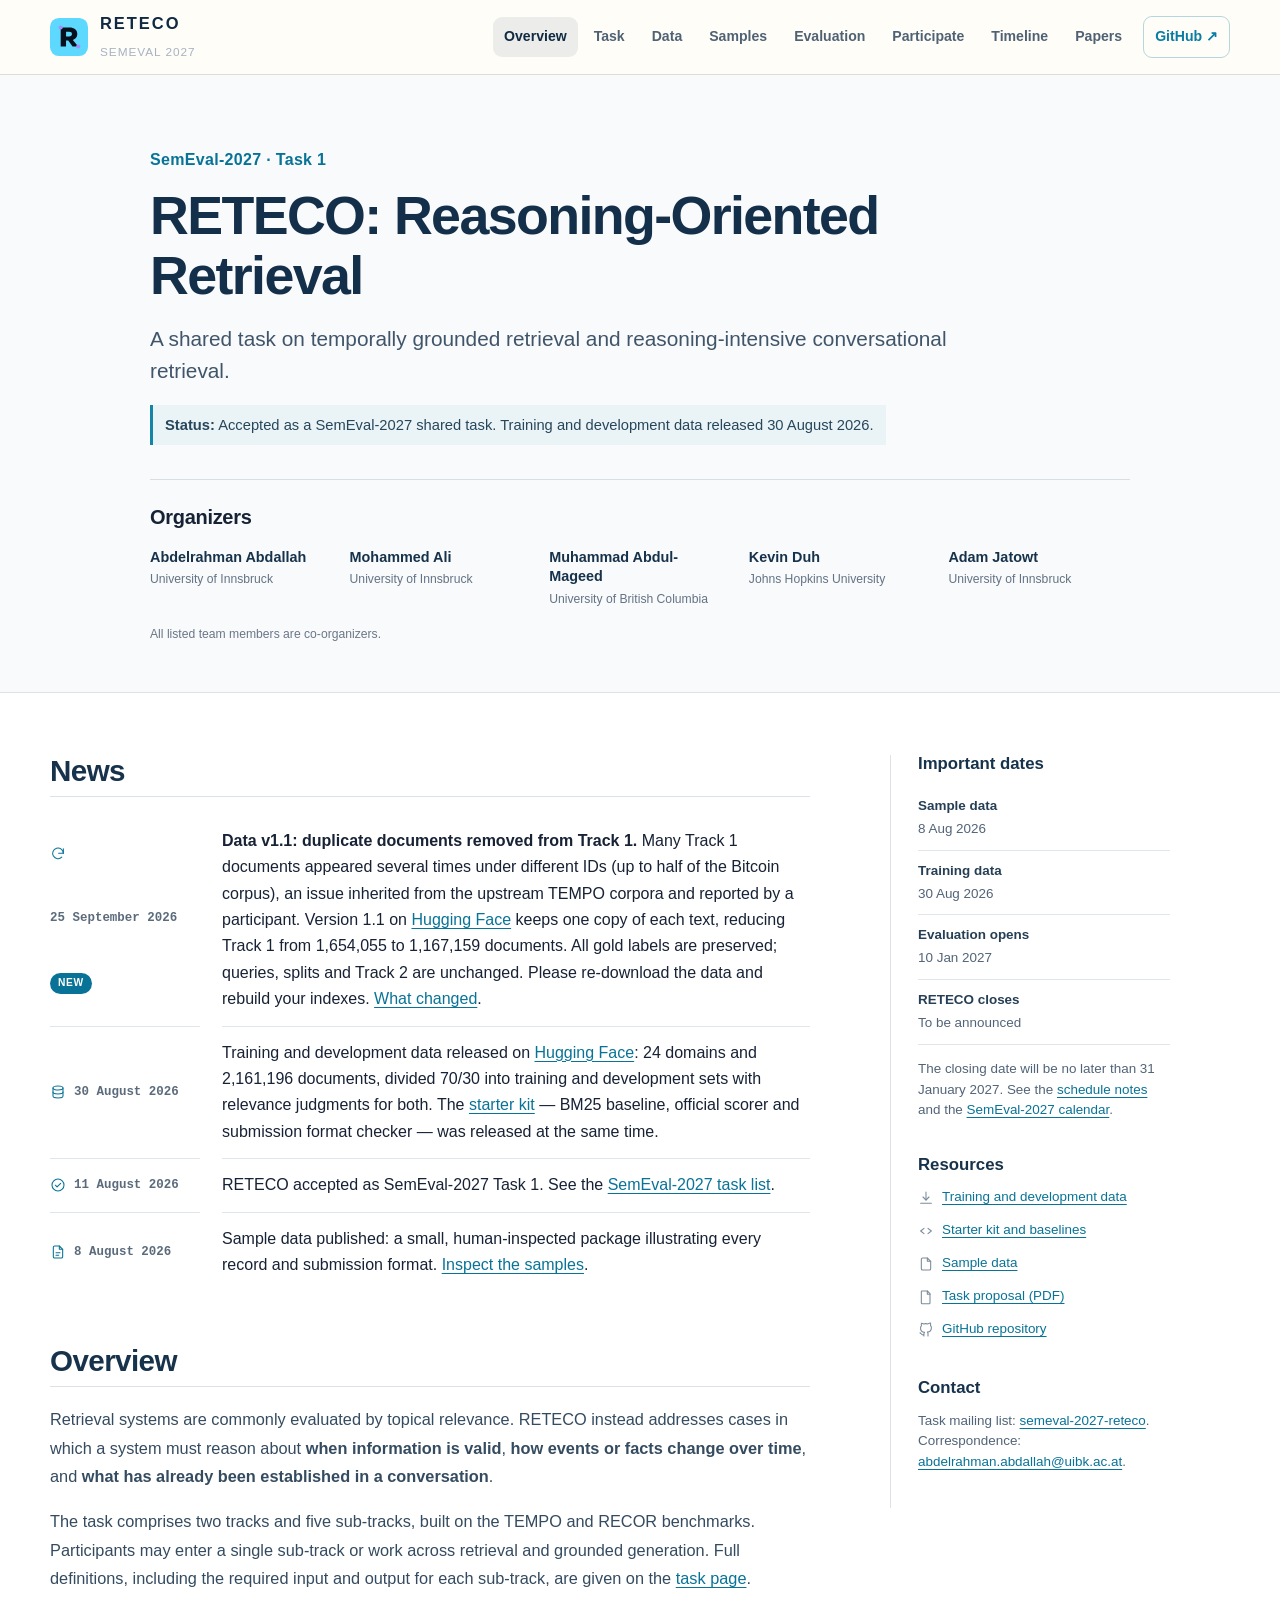
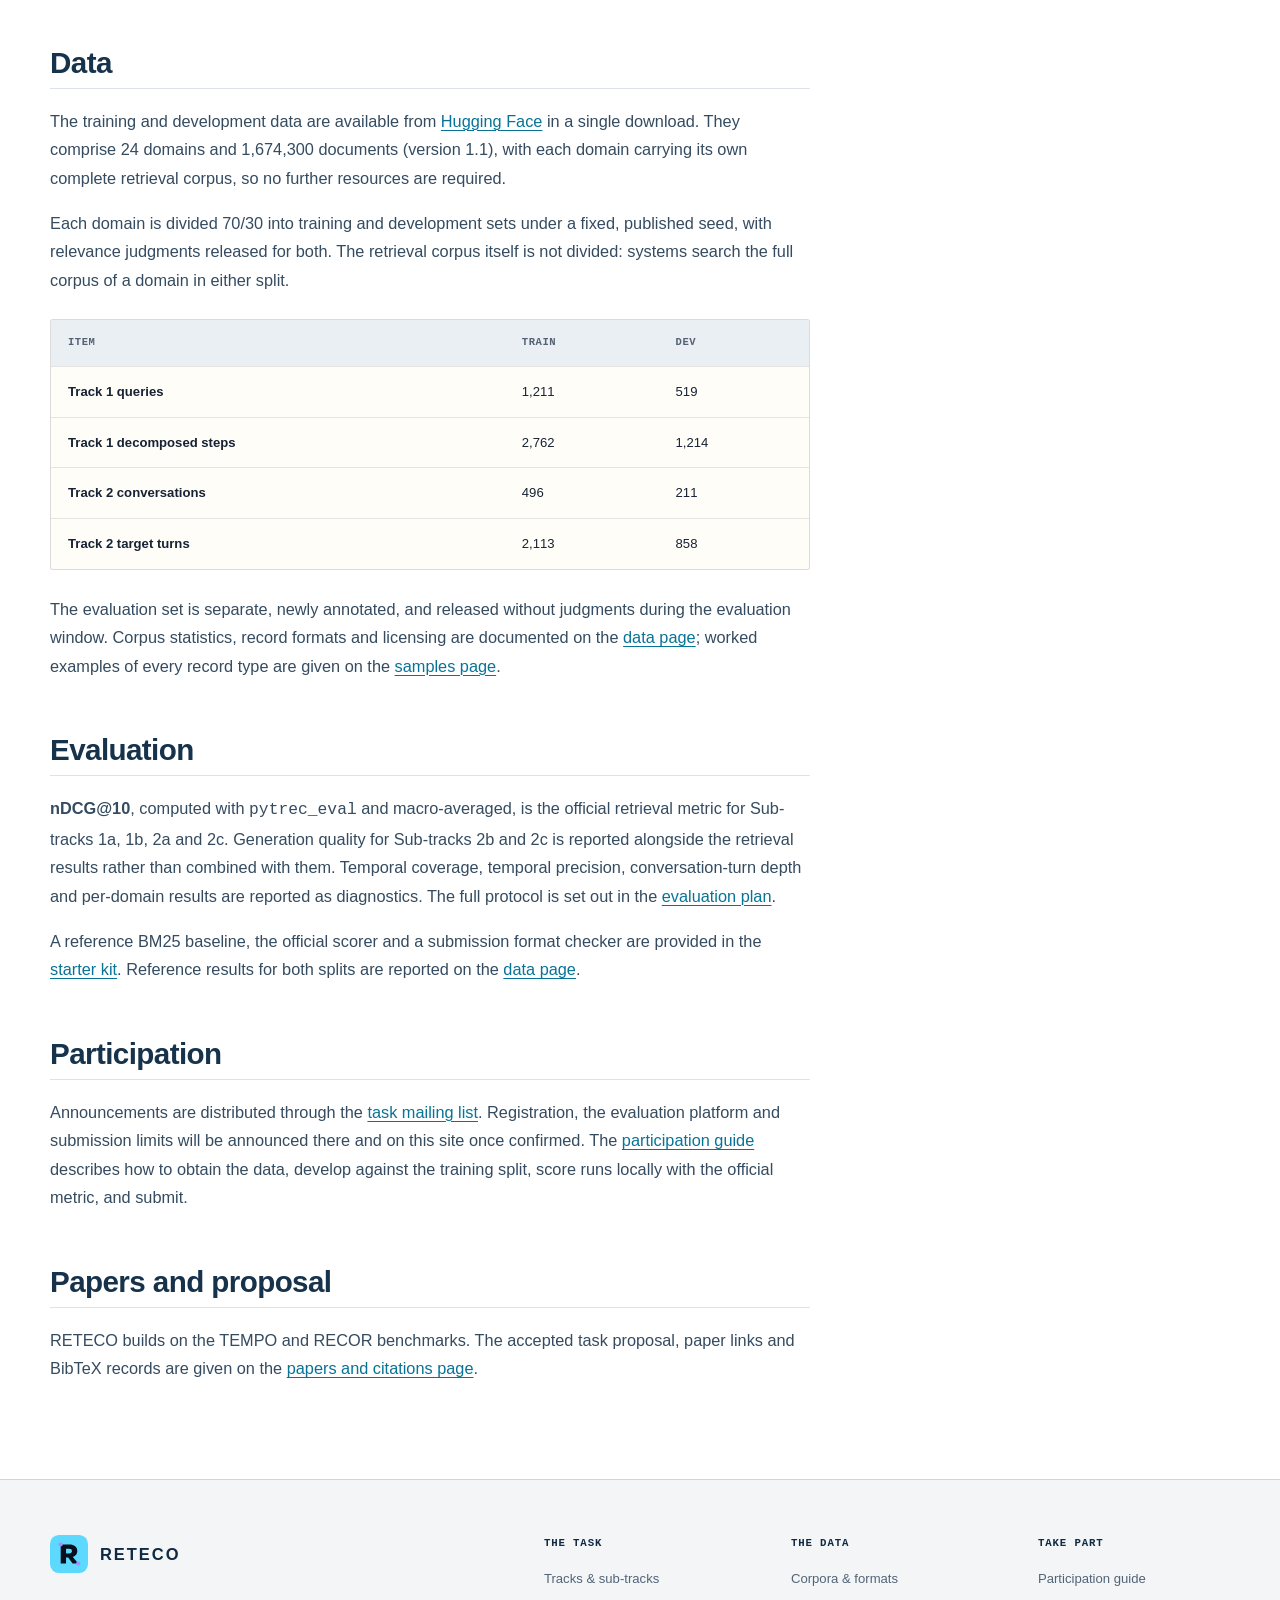
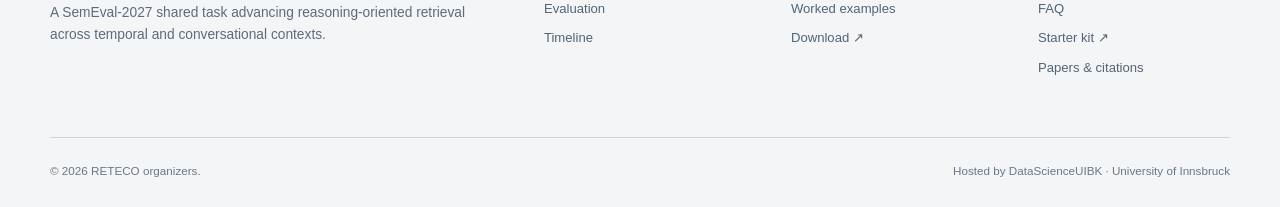
==== commit 5616900c: "Announce data v1.1: Track 1 corpora deduplicated Many Track 1 documents appeared several times under" ====
--- a/docs/index.html
+++ b/docs/index.html
@@ -55,7 +55,15 @@
         <section id="news">
           <h2>News</h2>
           <dl class="news-list news-list--animated">
-            <dt><svg class="news-icon" viewBox="0 0 24 24" aria-hidden="true"><ellipse cx="12" cy="6" rx="7.5" ry="3"/><path d="M4.5 6v6c0 1.66 3.36 3 7.5 3s7.5-1.34 7.5-3V6"/><path d="M4.5 12v6c0 1.66 3.36 3 7.5 3s7.5-1.34 7.5-3v-6"/></svg><time datetime="2026-08-30">30 August 2026</time><span class="news-tag">New</span></dt>
+            <dt><svg class="news-icon" viewBox="0 0 24 24" aria-hidden="true"><path d="M20 11a8 8 0 1 0-2.3 5.7"/><path d="M20 4v7h-7"/></svg><time datetime="2026-09-25">25 September 2026</time><span class="news-tag">New</span></dt>
+            <dd><strong>Data v1.1: duplicate documents removed from Track 1.</strong> Many Track 1
+              documents appeared several times under different IDs (up to half of the Bitcoin corpus), an
+              issue inherited from the upstream TEMPO corpora and reported by a participant. Version 1.1 on
+              <a href="https://huggingface.co/datasets/DataScience-UIBK/RETECO-SemEval2027">Hugging Face</a> keeps one copy of each text, reducing Track 1 from
+              1,654,055 to 1,167,159 documents. All gold labels are preserved; queries, splits and Track 2
+              are unchanged. Please re-download the data and rebuild your indexes.
+              <a href="data.html#versions">What changed</a>.</dd>
+            <dt><svg class="news-icon" viewBox="0 0 24 24" aria-hidden="true"><ellipse cx="12" cy="6" rx="7.5" ry="3"/><path d="M4.5 6v6c0 1.66 3.36 3 7.5 3s7.5-1.34 7.5-3V6"/><path d="M4.5 12v6c0 1.66 3.36 3 7.5 3s7.5-1.34 7.5-3v-6"/></svg><time datetime="2026-08-30">30 August 2026</time></dt>
             <dd>Training and development data released on
               <a href="https://huggingface.co/datasets/DataScience-UIBK/RETECO-SemEval2027">Hugging Face</a>: 24 domains and 2,161,196 documents, divided
               70/30 into training and development sets with relevance judgments for both. The
@@ -86,7 +94,7 @@
           <h2>Data</h2>
           <p>The training and development data are available from
           <a href="https://huggingface.co/datasets/DataScience-UIBK/RETECO-SemEval2027">Hugging Face</a> in a single download. They comprise 24 domains and
-          2,161,196 documents, with each domain carrying its own complete retrieval corpus, so no
+          1,674,300 documents (version 1.1), with each domain carrying its own complete retrieval corpus, so no
           further resources are required.</p>
           <p>Each domain is divided 70/30 into training and development sets under a fixed,
           published seed, with relevance judgments released for both. The retrieval corpus itself is
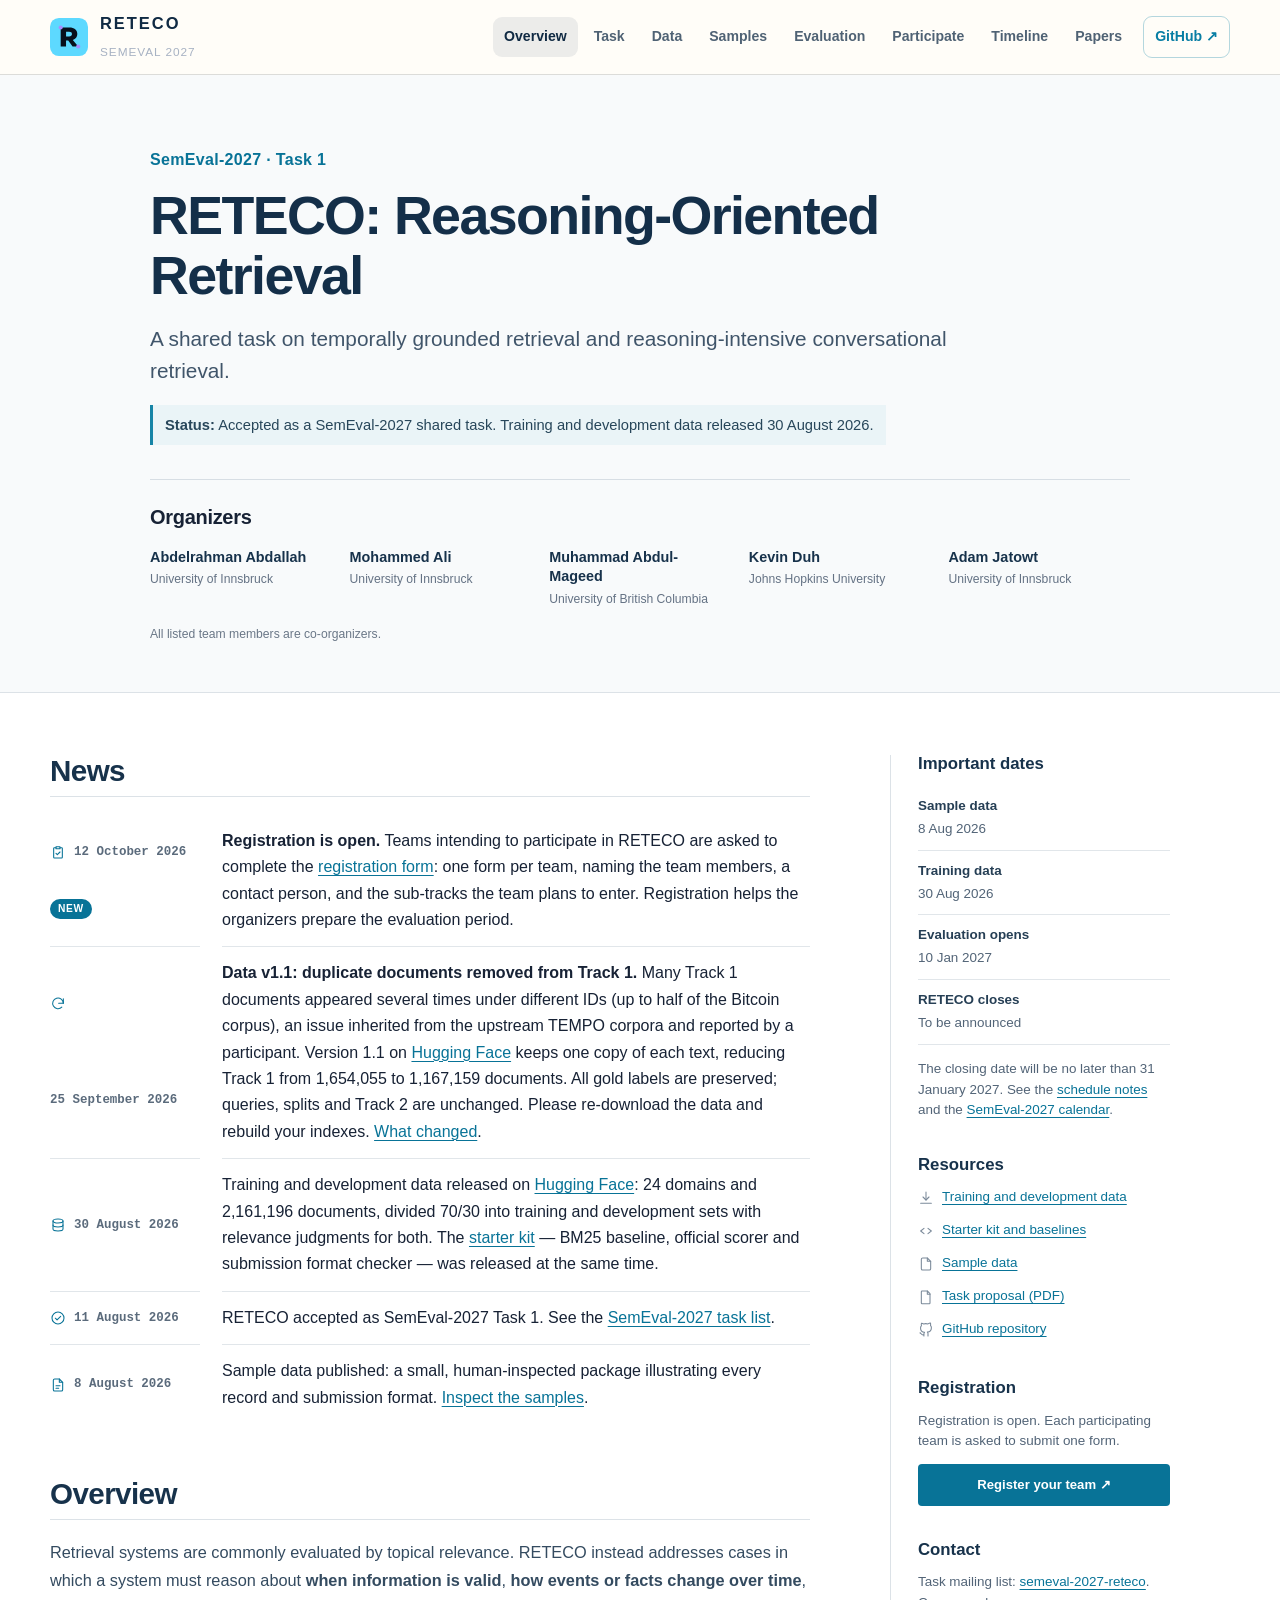
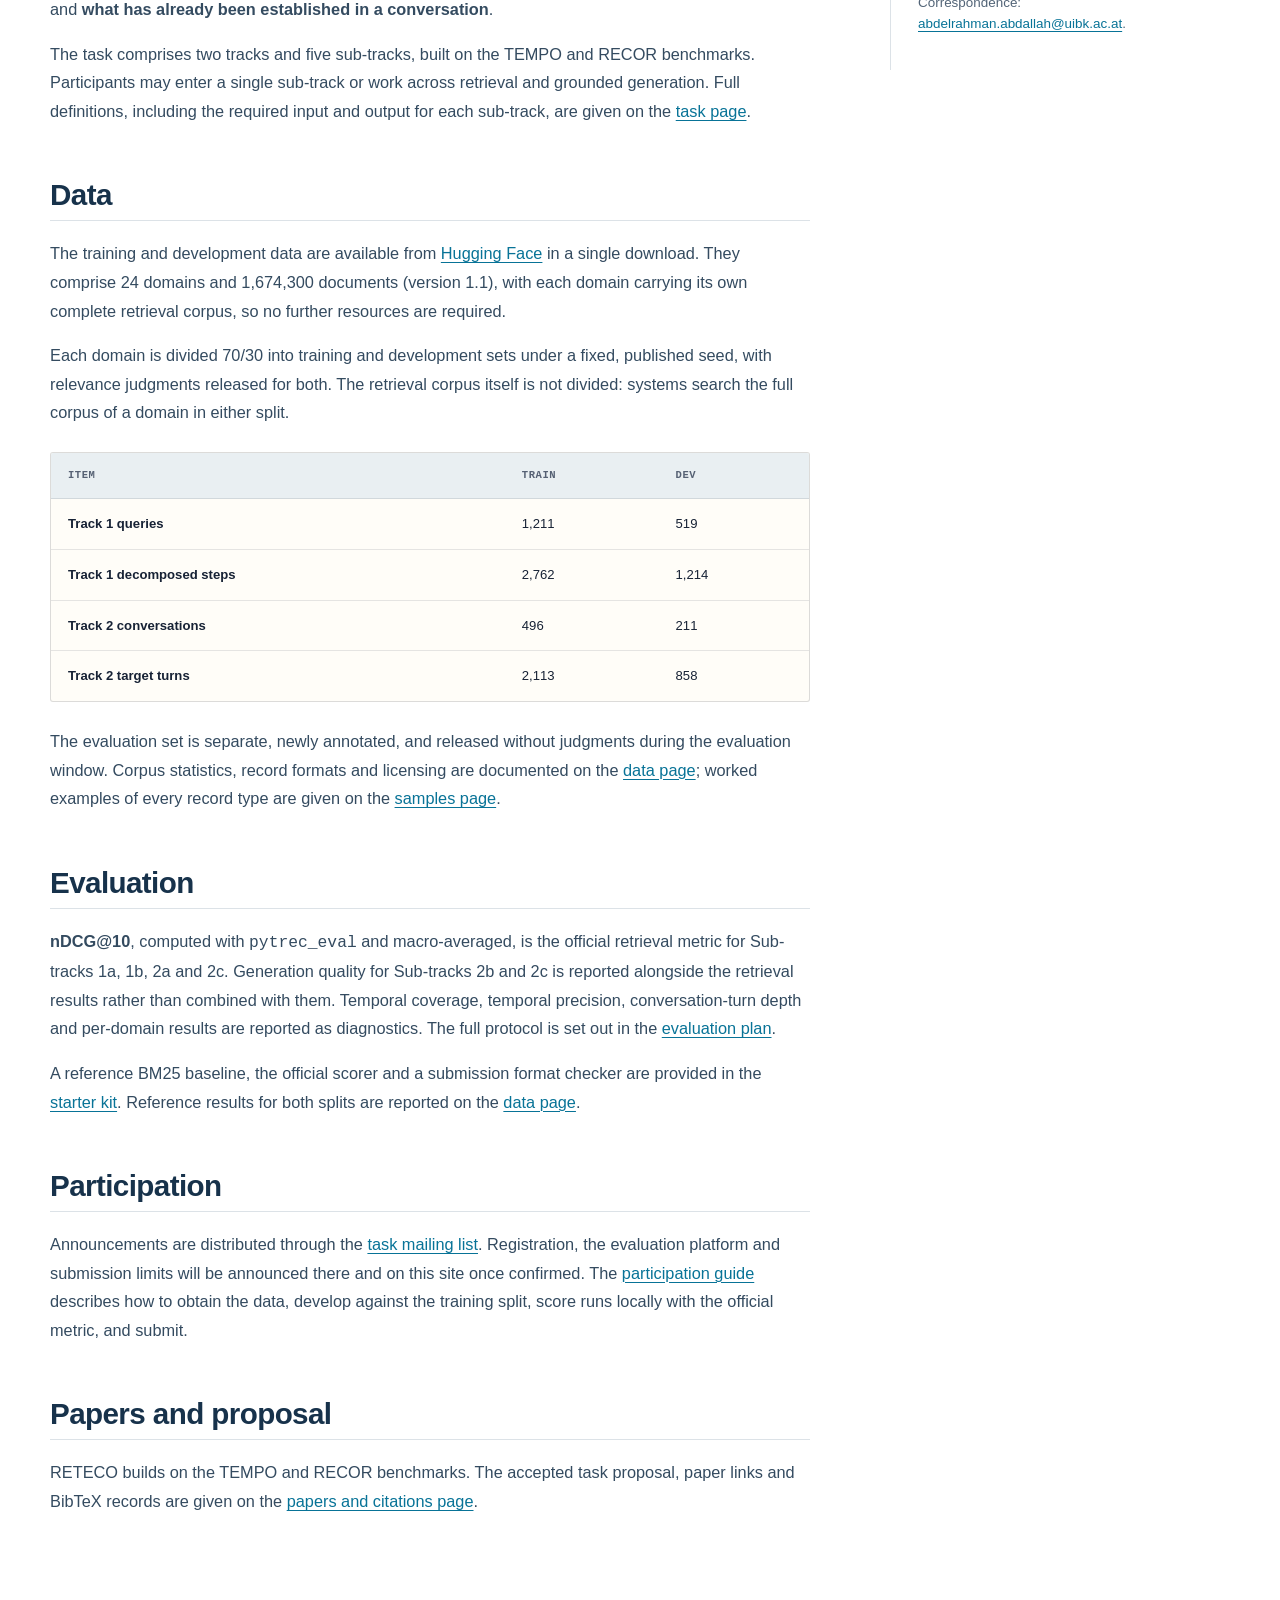
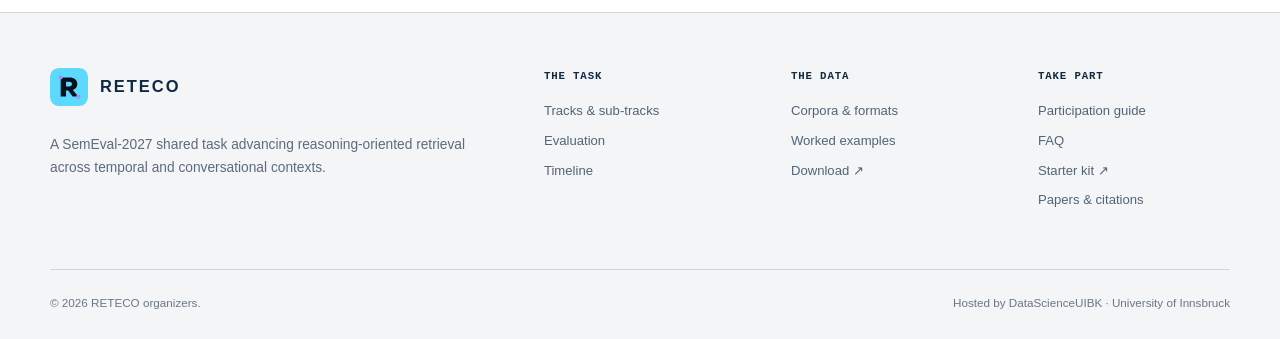
==== commit eebd377b: "Open registration: News item and sidebar link to the form Adds a News entry for 12 October 2026 and " ====
--- a/docs/index.html
+++ b/docs/index.html
@@ -55,7 +55,12 @@
         <section id="news">
           <h2>News</h2>
           <dl class="news-list news-list--animated">
-            <dt><svg class="news-icon" viewBox="0 0 24 24" aria-hidden="true"><path d="M20 11a8 8 0 1 0-2.3 5.7"/><path d="M20 4v7h-7"/></svg><time datetime="2026-09-25">25 September 2026</time><span class="news-tag">New</span></dt>
+            <dt><svg class="news-icon" viewBox="0 0 24 24" aria-hidden="true"><path d="M9 4h6v3H9z"/><path d="M9 5.5H6.5a1 1 0 0 0-1 1V20a1 1 0 0 0 1 1h11a1 1 0 0 0 1-1V6.5a1 1 0 0 0-1-1H15"/><path d="m9 14 2 2 4-4"/></svg><time datetime="2026-10-12">12 October 2026</time><span class="news-tag">New</span></dt>
+            <dd><strong>Registration is open.</strong> Teams intending to participate in RETECO are
+              asked to complete the <a href="https://forms.gle/7sKTneQsWDrkcU6JA">registration form</a>: one form per team, naming
+              the team members, a contact person, and the sub-tracks the team plans to enter.
+              Registration helps the organizers prepare the evaluation period.</dd>
+            <dt><svg class="news-icon" viewBox="0 0 24 24" aria-hidden="true"><path d="M20 11a8 8 0 1 0-2.3 5.7"/><path d="M20 4v7h-7"/></svg><time datetime="2026-09-25">25 September 2026</time></dt>
             <dd><strong>Data v1.1: duplicate documents removed from Track 1.</strong> Many Track 1
               documents appeared several times under different IDs (up to half of the Bitcoin corpus), an
               issue inherited from the upstream TEMPO corpora and reported by a participant. Version 1.1 on
@@ -169,6 +174,12 @@
           </ul>
         </section>
 
+        <section class="sidebar-register">
+          <h2>Registration</h2>
+          <p>Registration is open. Each participating team is asked to submit one form.</p>
+          <a class="button sidebar-button" href="https://forms.gle/7sKTneQsWDrkcU6JA" target="_blank" rel="noopener noreferrer">Register your team ↗</a>
+        </section>
+
         <section>
           <h2>Contact</h2>
           <p>Task mailing list:
--- a/docs/assets/css/site.css
+++ b/docs/assets/css/site.css
@@ -453,6 +453,9 @@
 .sidebar-note { margin-top: 14px; }
 .sidebar-links { margin: 0; padding-left: 1.1rem; }
 .sidebar-links li { margin-bottom: 7px; }
+.sidebar-register p { margin-bottom: 12px; }
+.academic-sidebar a.sidebar-button { display: flex; width: 100%; background: #087397; color: #fff; }
+.academic-sidebar a.sidebar-button:hover { background: #066283; }
 .academic-footer { padding: 34px 0; border-top: 1px solid #dce2e7; background: #f5f7f8; }
 .academic-footer p { margin: 5px 0; color: #5c6a79; font-size: .79rem; }
 .academic-footer strong { color: #213b52; }
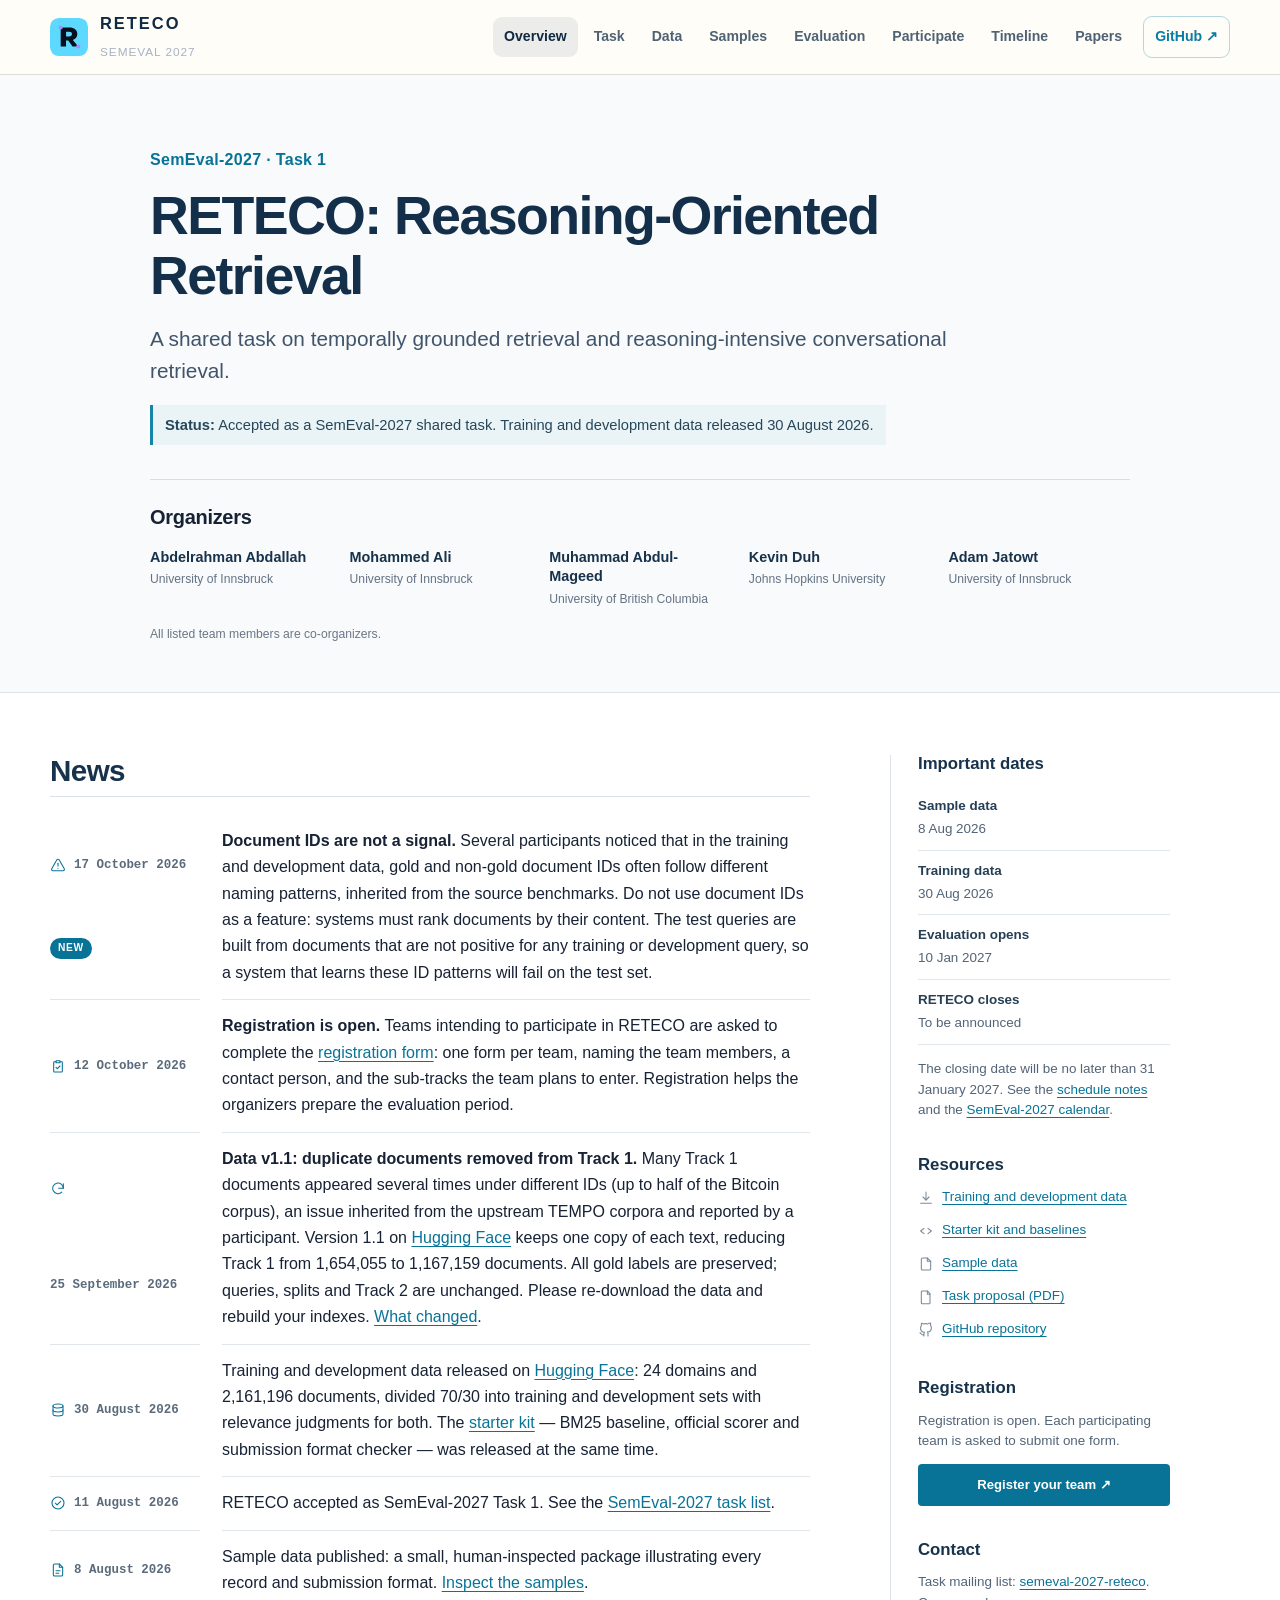
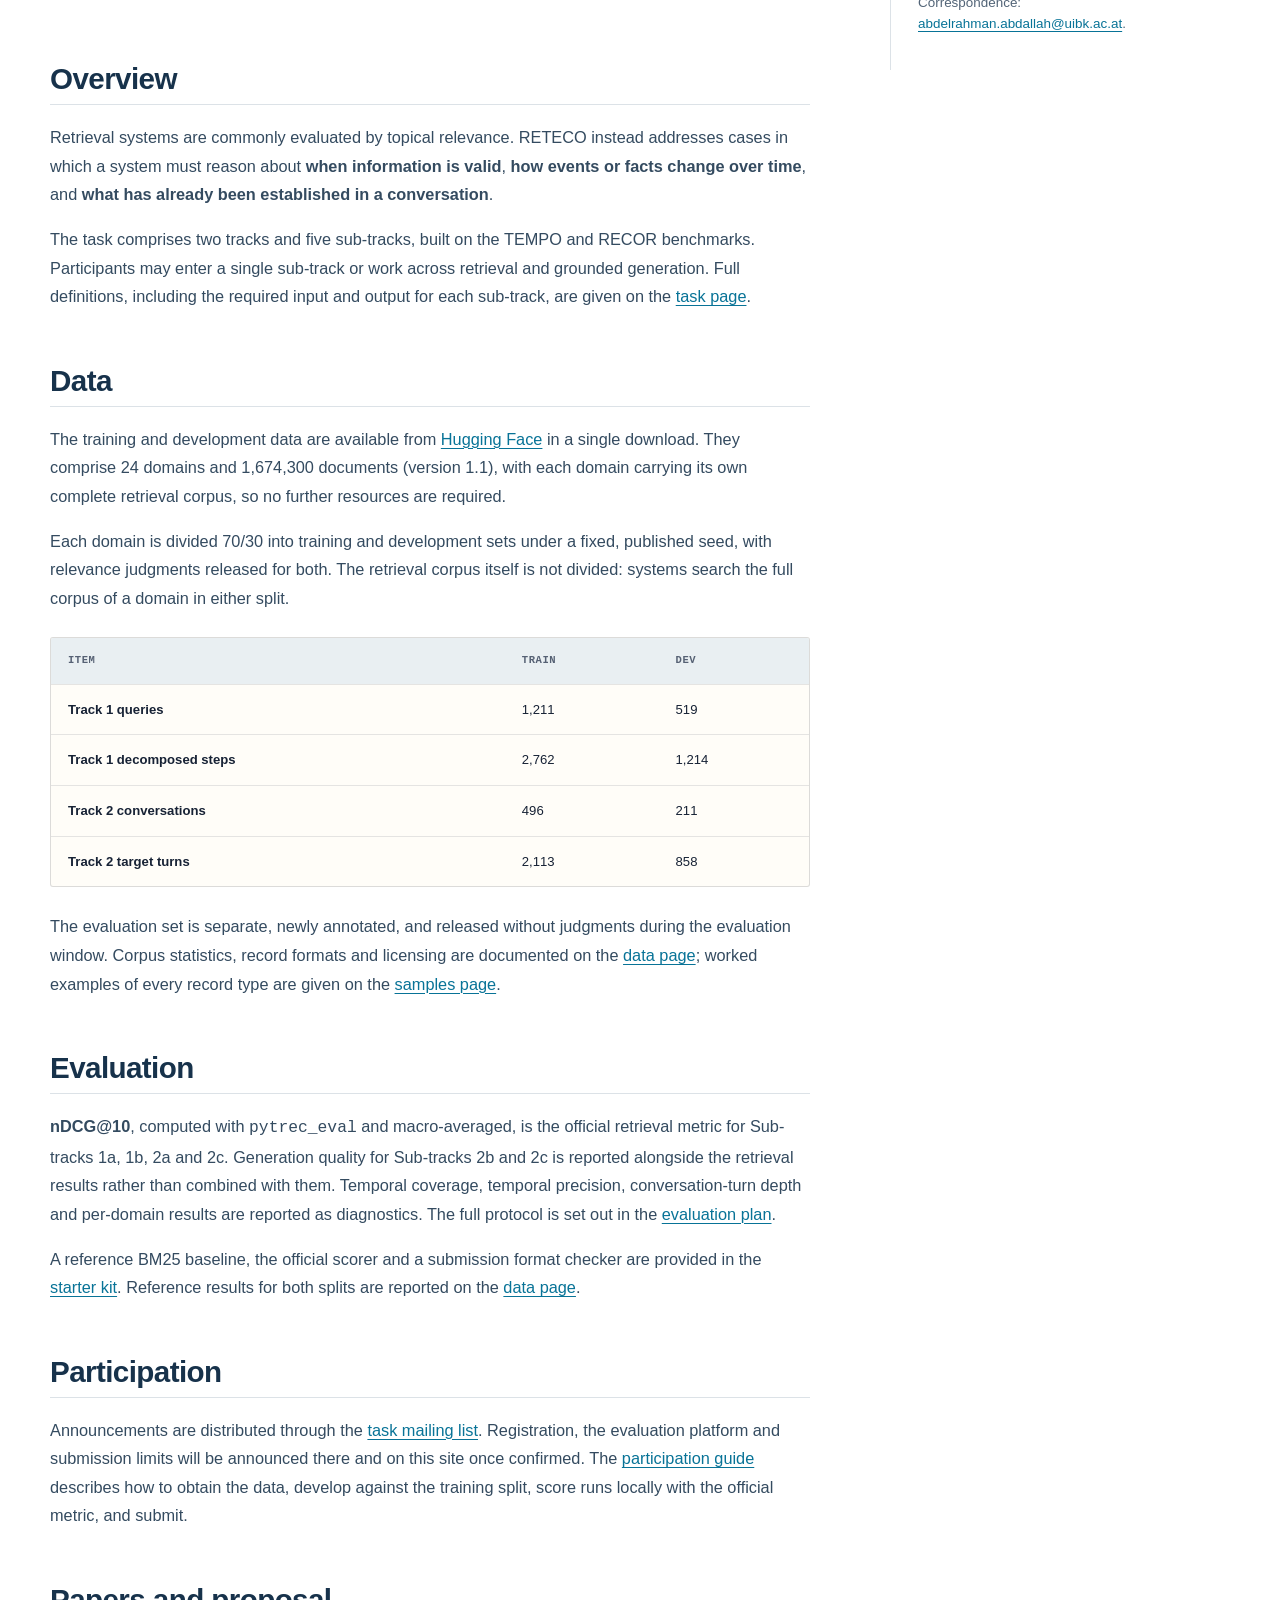
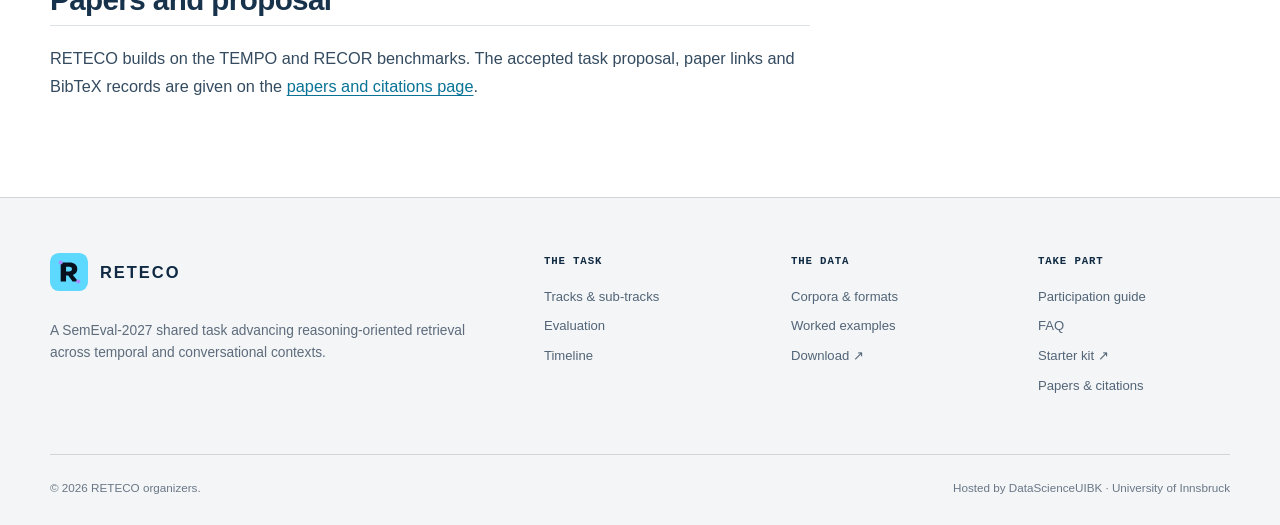
==== commit 49f96ab7: "News: document IDs are not a signal Co-Authored-By: Claude Opus 5.5 (1M context) <noreply@anthropic." ====
--- a/docs/index.html
+++ b/docs/index.html
@@ -55,7 +55,14 @@
         <section id="news">
           <h2>News</h2>
           <dl class="news-list news-list--animated">
-            <dt><svg class="news-icon" viewBox="0 0 24 24" aria-hidden="true"><path d="M9 4h6v3H9z"/><path d="M9 5.5H6.5a1 1 0 0 0-1 1V20a1 1 0 0 0 1 1h11a1 1 0 0 0 1-1V6.5a1 1 0 0 0-1-1H15"/><path d="m9 14 2 2 4-4"/></svg><time datetime="2026-10-12">12 October 2026</time><span class="news-tag">New</span></dt>
+            <dt><svg class="news-icon" viewBox="0 0 24 24" aria-hidden="true"><path d="M10.3 4.2 2.6 17.5a2 2 0 0 0 1.7 3h15.4a2 2 0 0 0 1.7-3L13.7 4.2a2 2 0 0 0-3.4 0z"/><path d="M12 9.5v4"/><path d="M12 17h.01"/></svg><time datetime="2026-10-17">17 October 2026</time><span class="news-tag">New</span></dt>
+            <dd><strong>Document IDs are not a signal.</strong> Several participants noticed that in the
+              training and development data, gold and non-gold document IDs often follow different
+              naming patterns, inherited from the source benchmarks. Do not use document IDs as a
+              feature: systems must rank documents by their content. The test queries are built from
+              documents that are not positive for any training or development query, so a system that
+              learns these ID patterns will fail on the test set.</dd>
+            <dt><svg class="news-icon" viewBox="0 0 24 24" aria-hidden="true"><path d="M9 4h6v3H9z"/><path d="M9 5.5H6.5a1 1 0 0 0-1 1V20a1 1 0 0 0 1 1h11a1 1 0 0 0 1-1V6.5a1 1 0 0 0-1-1H15"/><path d="m9 14 2 2 4-4"/></svg><time datetime="2026-10-12">12 October 2026</time></dt>
             <dd><strong>Registration is open.</strong> Teams intending to participate in RETECO are
               asked to complete the <a href="https://forms.gle/7sKTneQsWDrkcU6JA">registration form</a>: one form per team, naming
               the team members, a contact person, and the sub-tracks the team plans to enter.
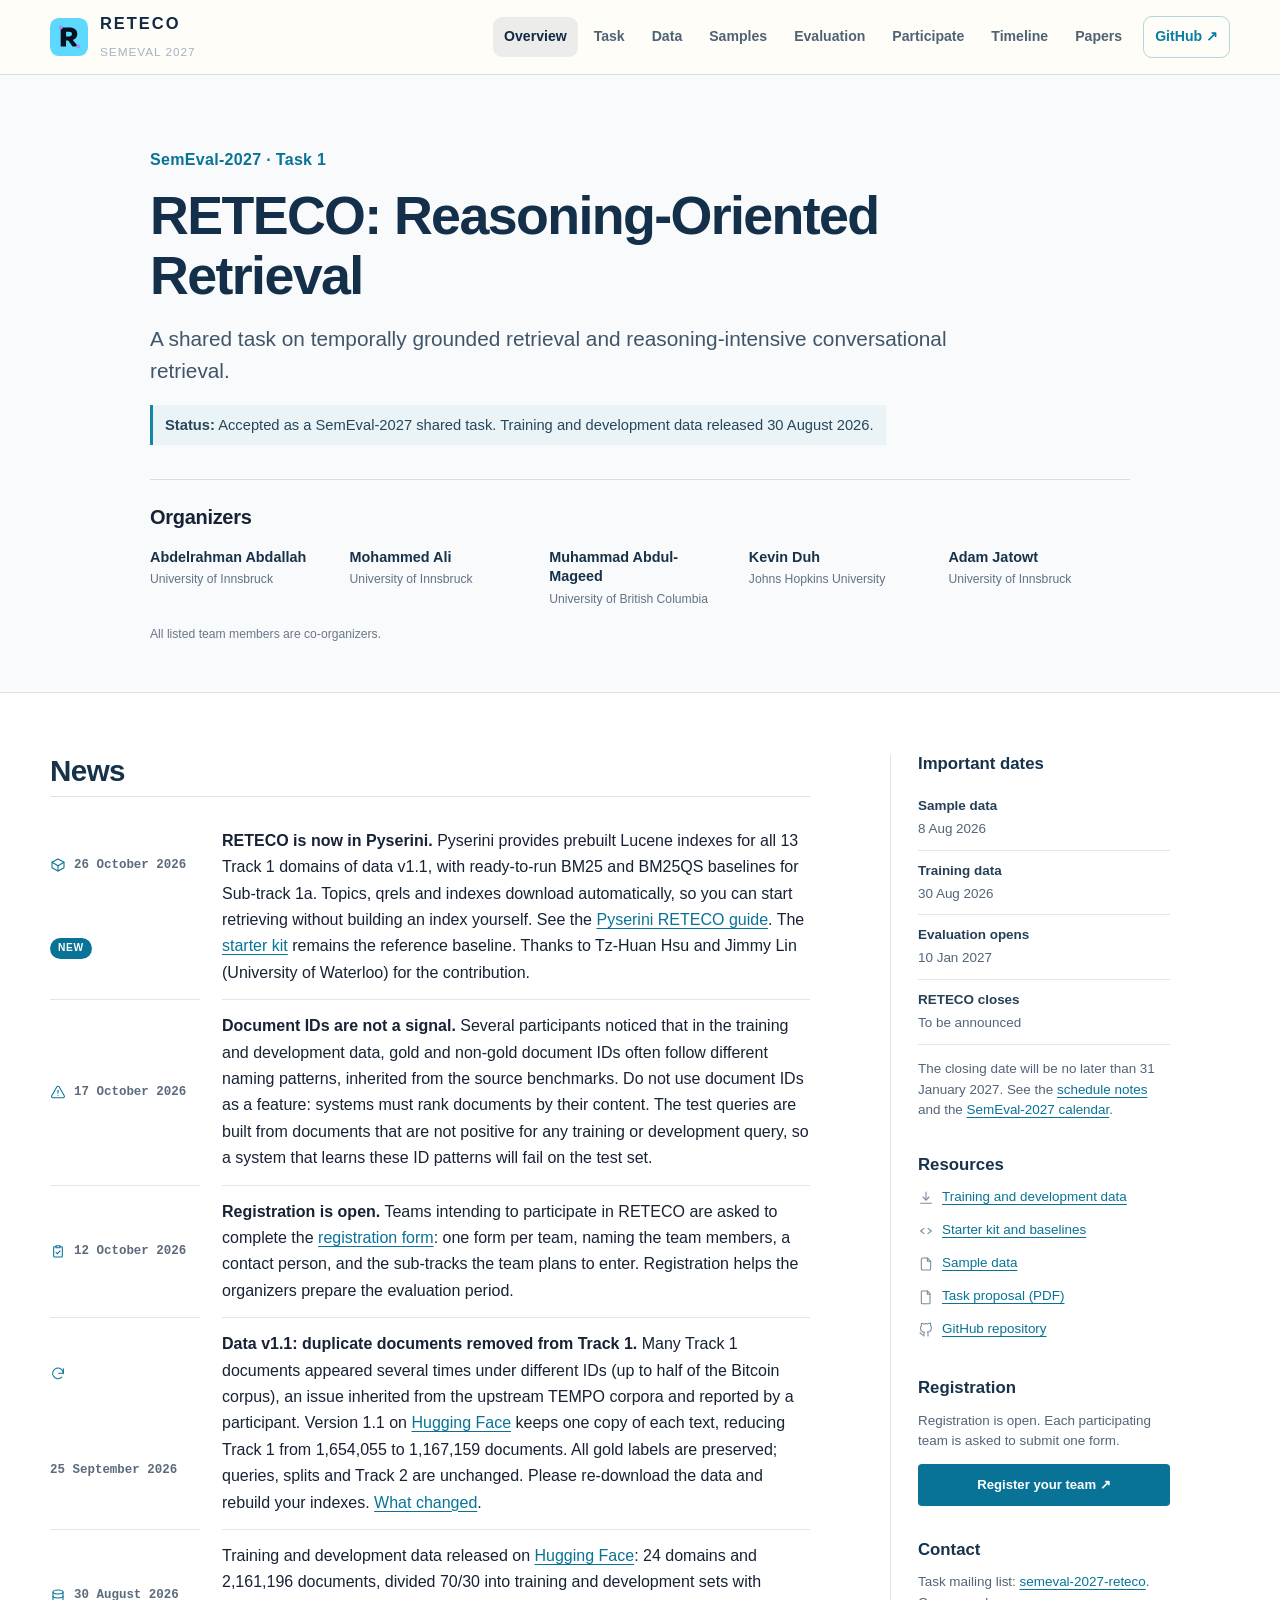
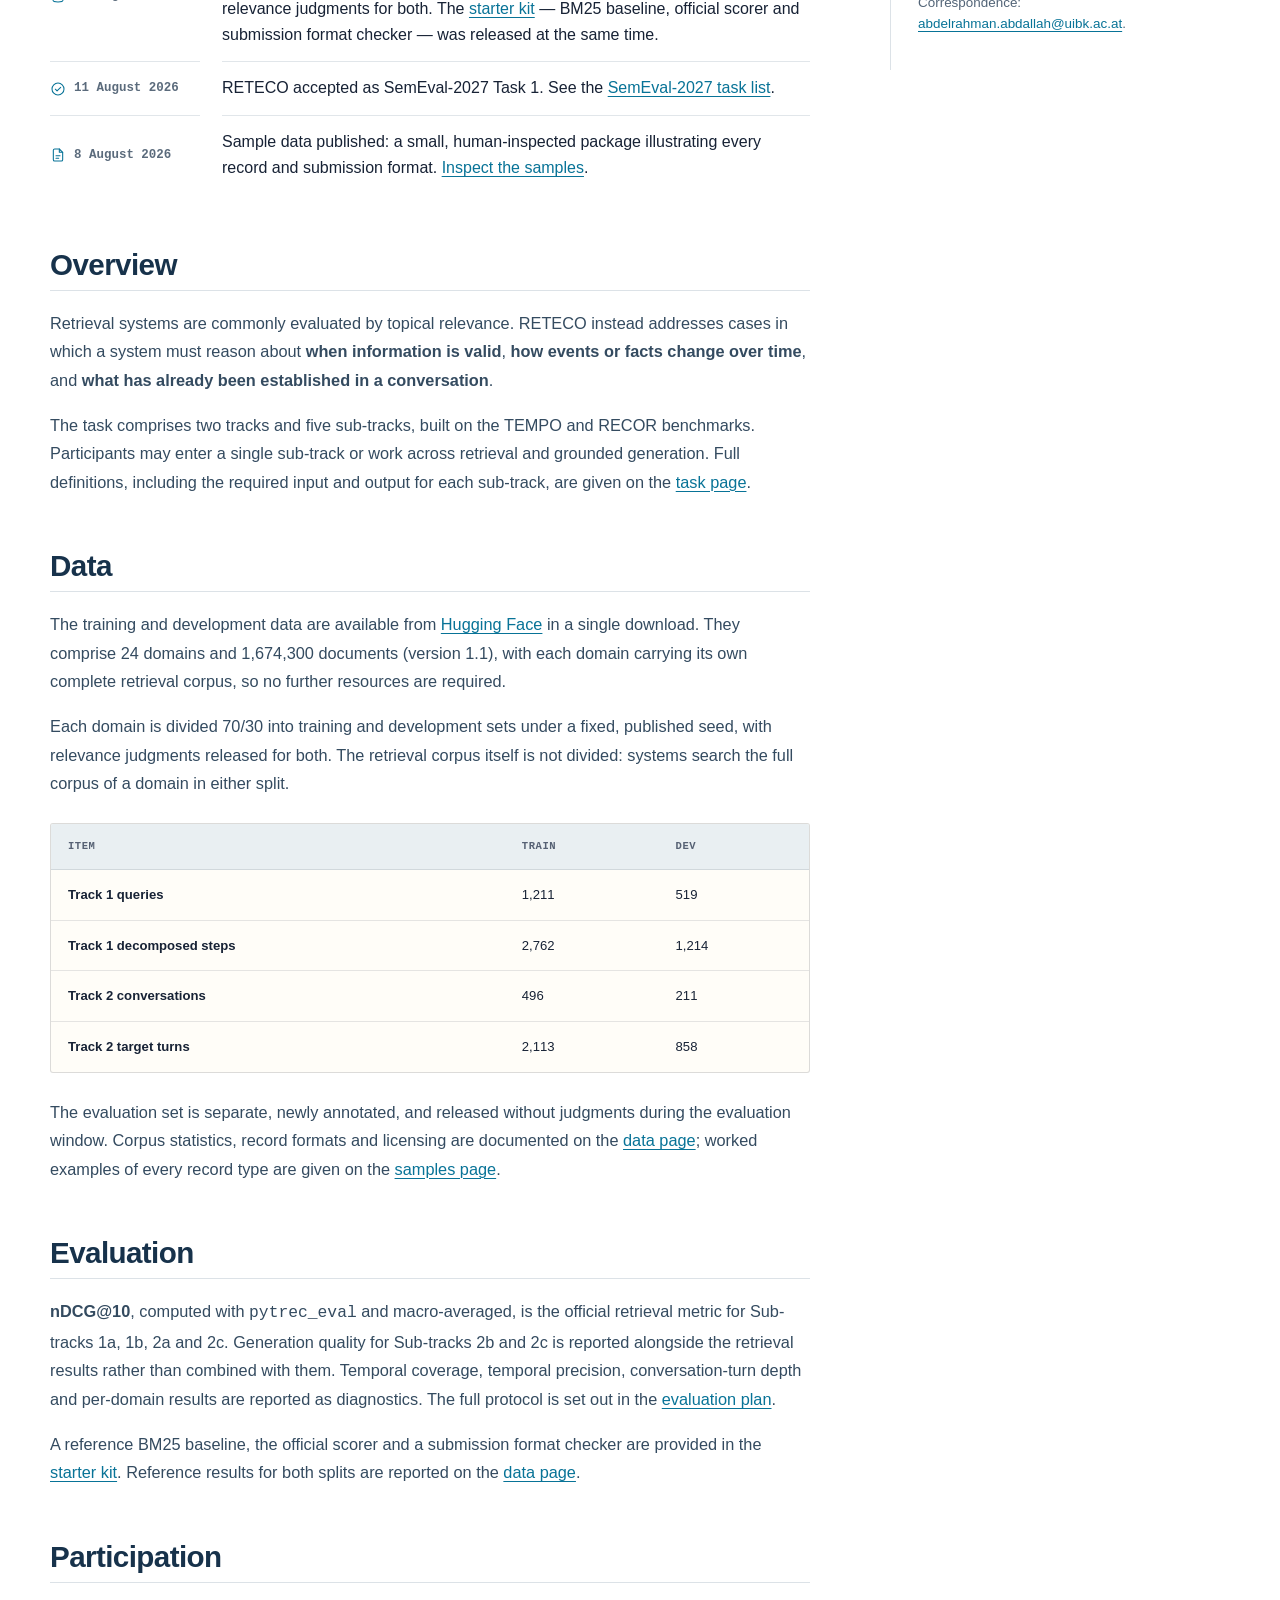
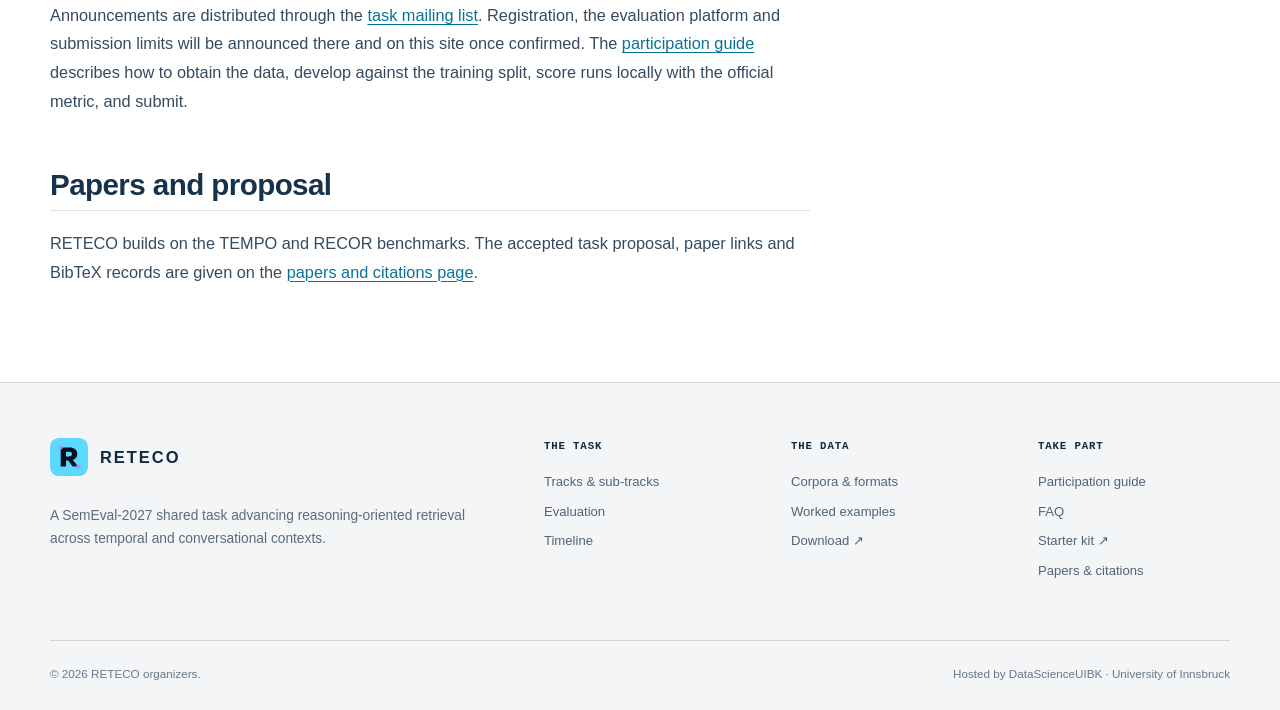
==== commit 0cf20ece: "News: RETECO is now in Pyserini Co-Authored-By: Claude Opus 5.5 (1M context) <noreply@anthropic.com>" ====
--- a/docs/index.html
+++ b/docs/index.html
@@ -55,7 +55,16 @@
         <section id="news">
           <h2>News</h2>
           <dl class="news-list news-list--animated">
-            <dt><svg class="news-icon" viewBox="0 0 24 24" aria-hidden="true"><path d="M10.3 4.2 2.6 17.5a2 2 0 0 0 1.7 3h15.4a2 2 0 0 0 1.7-3L13.7 4.2a2 2 0 0 0-3.4 0z"/><path d="M12 9.5v4"/><path d="M12 17h.01"/></svg><time datetime="2026-10-17">17 October 2026</time><span class="news-tag">New</span></dt>
+            <dt><svg class="news-icon" viewBox="0 0 24 24" aria-hidden="true"><path d="M21 8 12 3 3 8v8l9 5 9-5z"/><path d="m3 8 9 5 9-5"/><path d="M12 13v8"/></svg><time datetime="2026-10-26">26 October 2026</time><span class="news-tag">New</span></dt>
+            <dd><strong>RETECO is now in Pyserini.</strong> Pyserini provides prebuilt Lucene indexes for all
+              13 Track 1 domains of data v1.1, with ready-to-run BM25 and BM25QS baselines for Sub-track 1a.
+              Topics, qrels and indexes download automatically, so you can start retrieving without building
+              an index yourself. See the
+              <a href="https://github.com/castorini/pyserini/blob/master/docs/experiments-reteco-v1.1.md">Pyserini RETECO guide</a>.
+              The <a href="https://github.com/DataScienceUIBK/RETECO/tree/main/starter_kit">starter kit</a>
+              remains the reference baseline. Thanks to Tz-Huan Hsu and Jimmy Lin (University of Waterloo)
+              for the contribution.</dd>
+            <dt><svg class="news-icon" viewBox="0 0 24 24" aria-hidden="true"><path d="M10.3 4.2 2.6 17.5a2 2 0 0 0 1.7 3h15.4a2 2 0 0 0 1.7-3L13.7 4.2a2 2 0 0 0-3.4 0z"/><path d="M12 9.5v4"/><path d="M12 17h.01"/></svg><time datetime="2026-10-17">17 October 2026</time></dt>
             <dd><strong>Document IDs are not a signal.</strong> Several participants noticed that in the
               training and development data, gold and non-gold document IDs often follow different
               naming patterns, inherited from the source benchmarks. Do not use document IDs as a
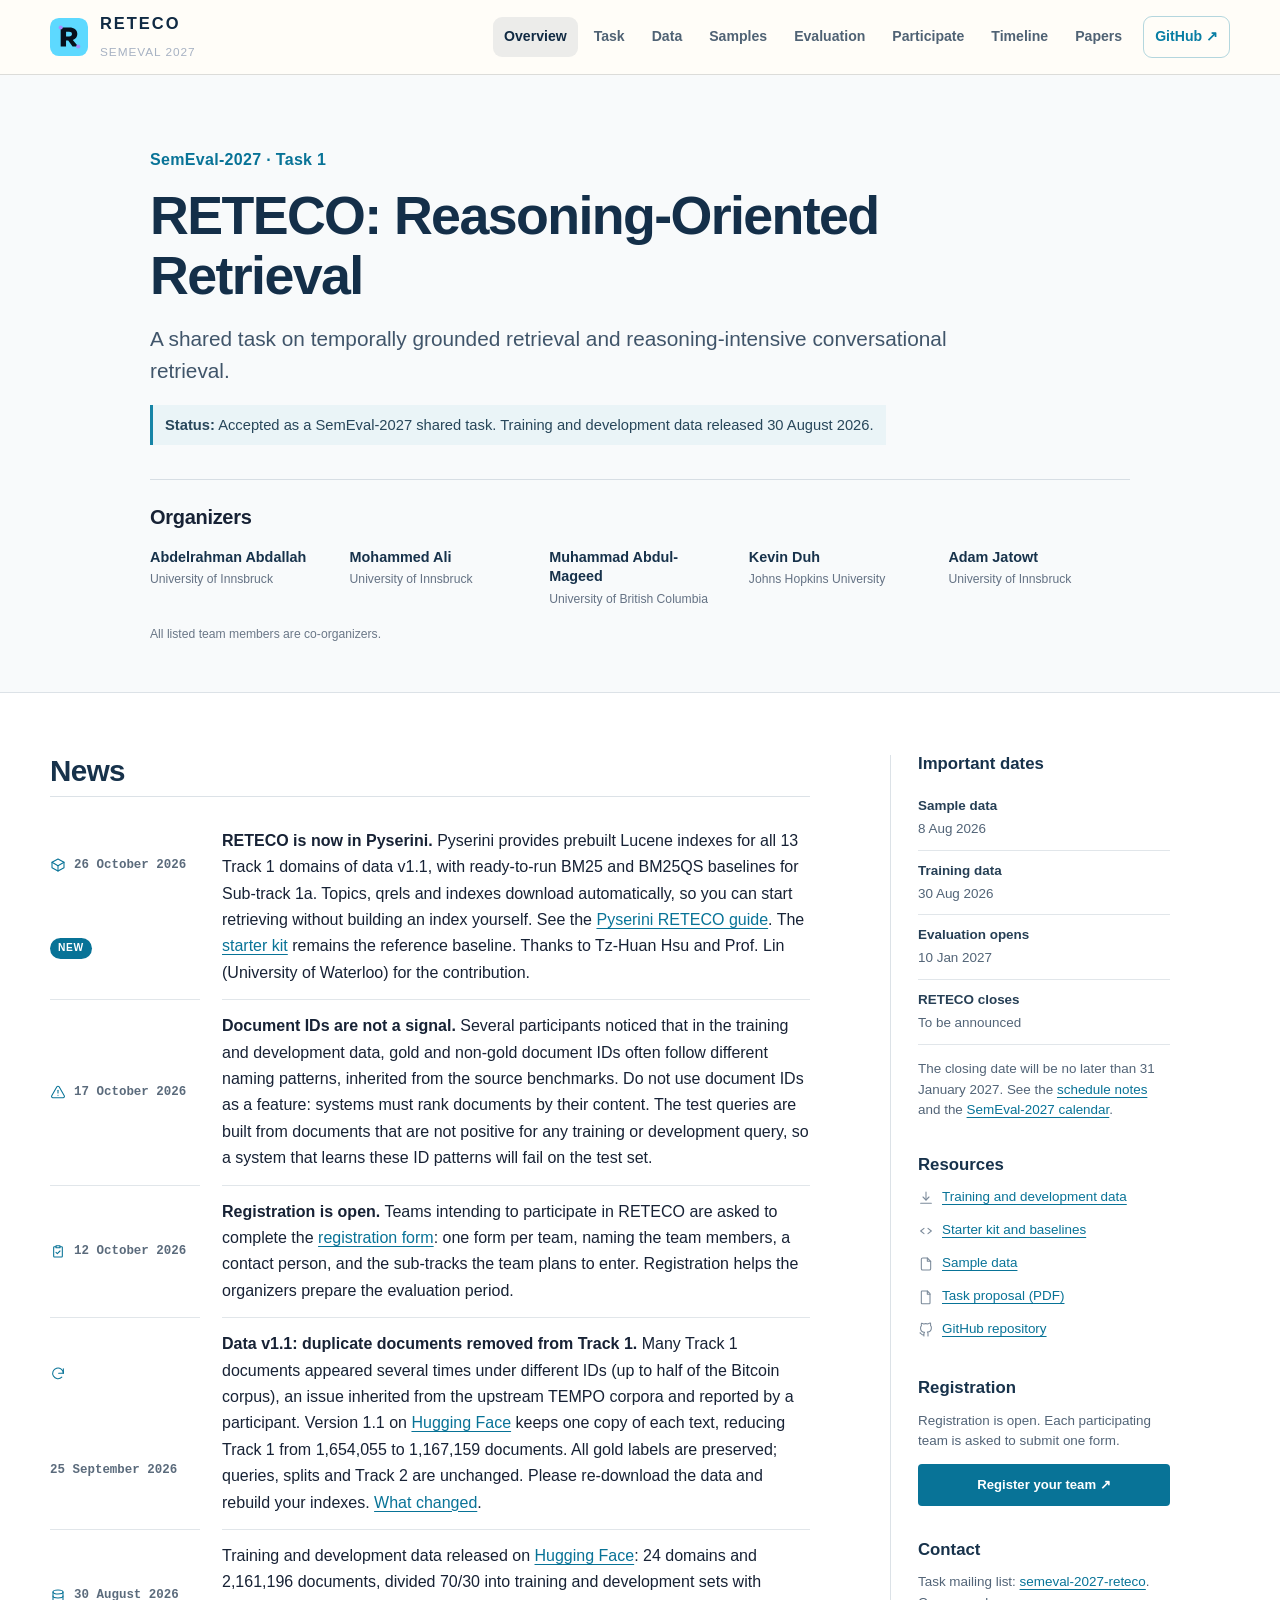
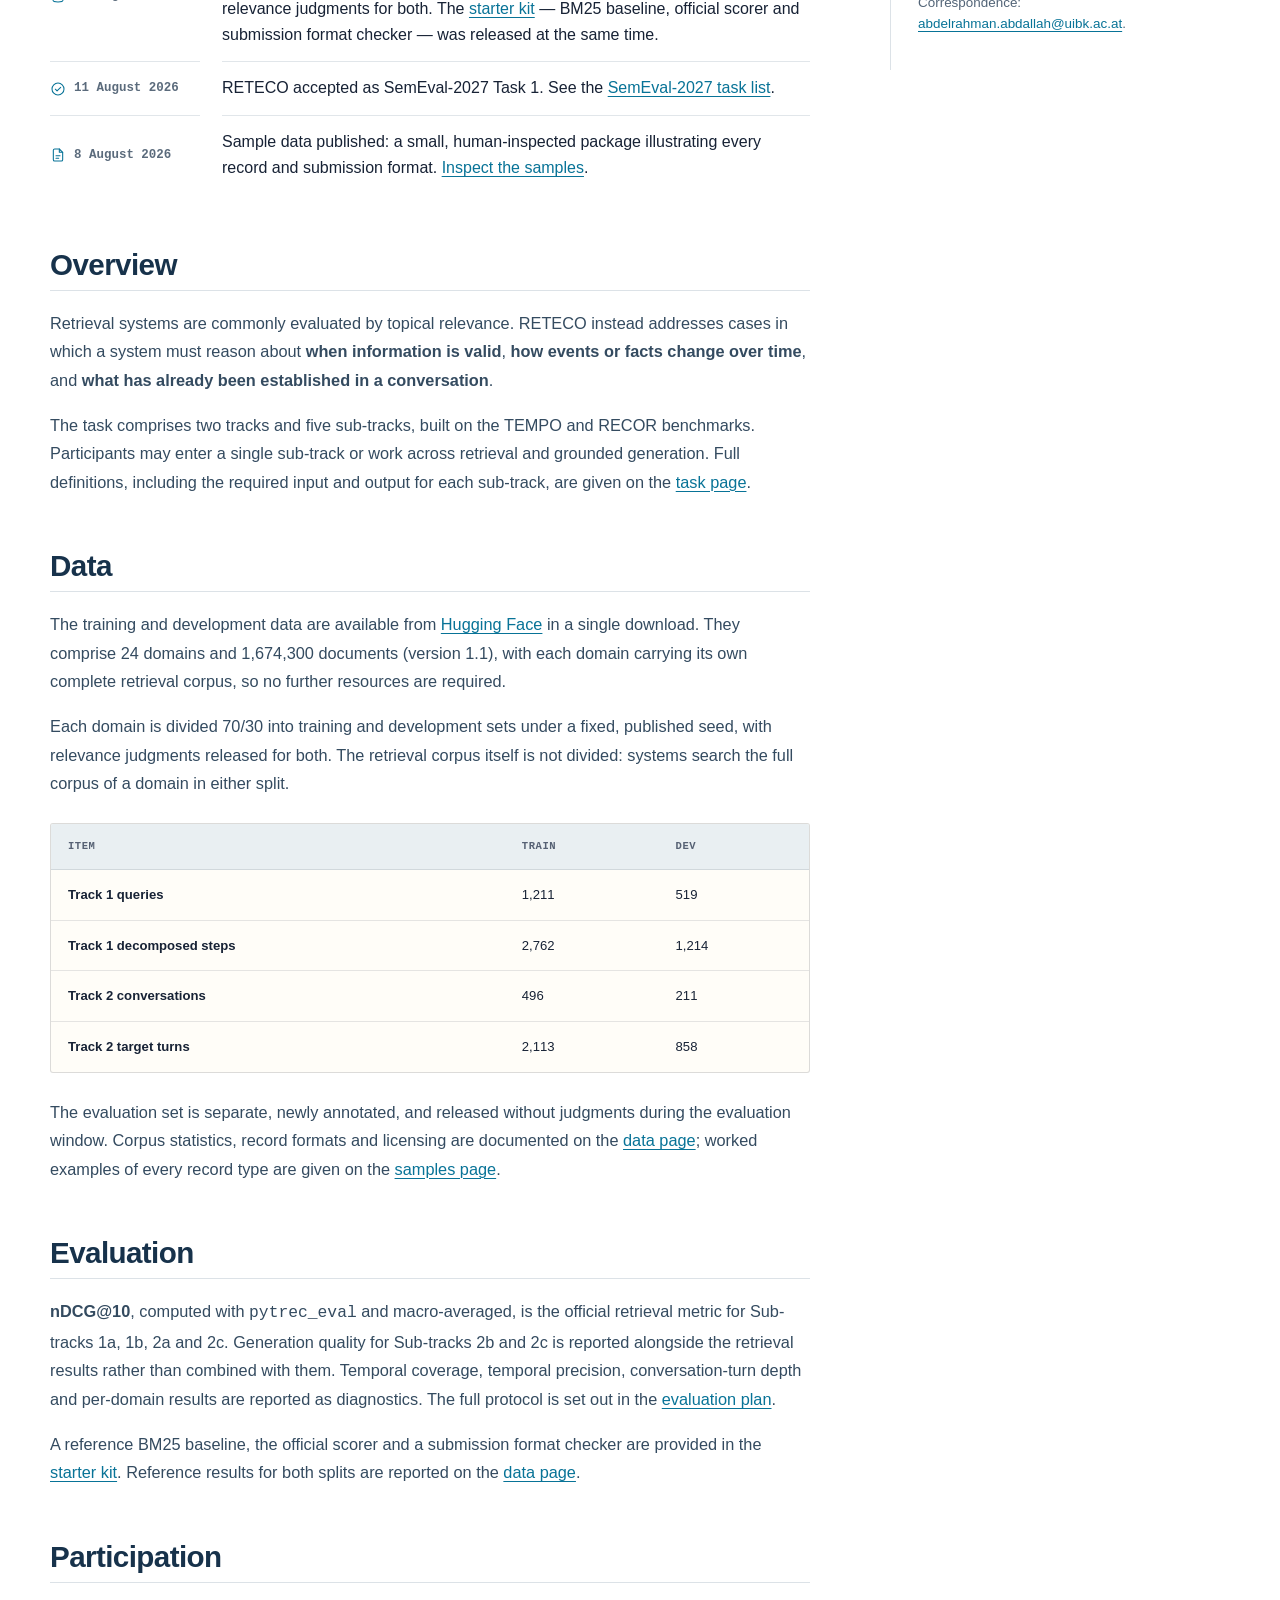
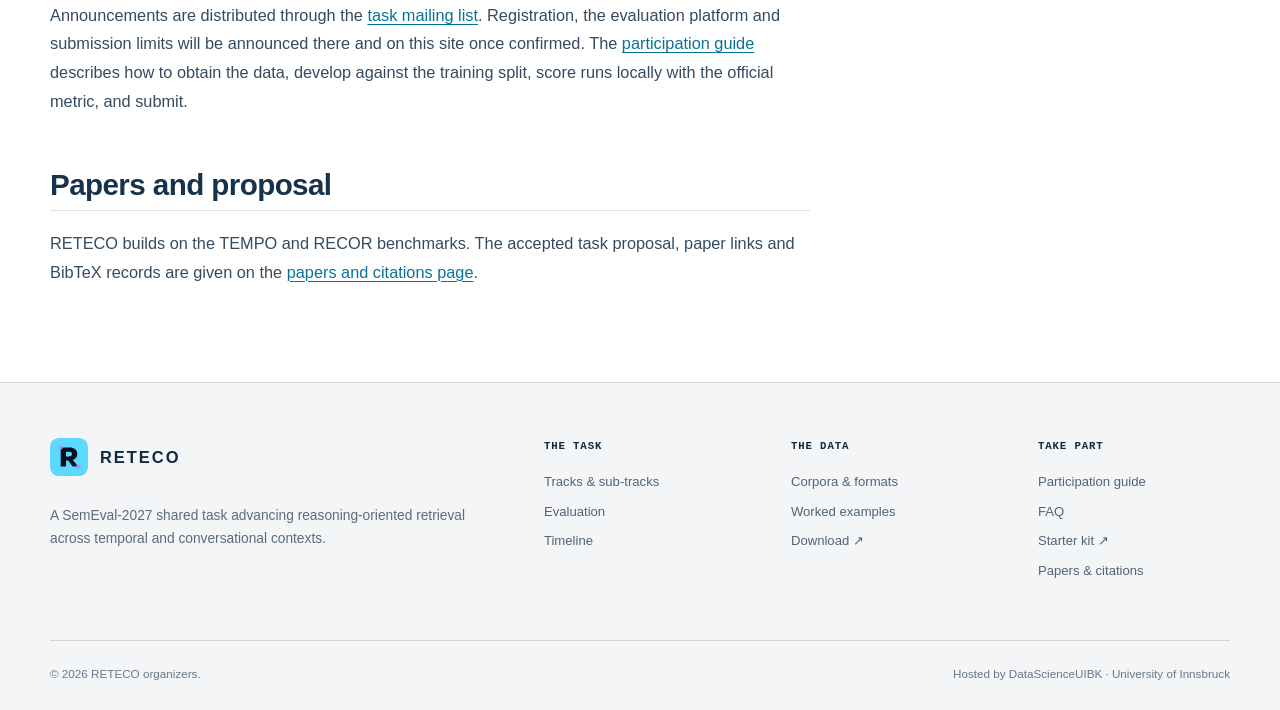
==== commit 7ee8acfa: "News: credit Prof. Lin by title Co-Authored-By: Claude Opus 5.5 <noreply@anthropic.com> Claude-Sessi" ====
--- a/docs/index.html
+++ b/docs/index.html
@@ -62,7 +62,7 @@
               an index yourself. See the
               <a href="https://github.com/castorini/pyserini/blob/master/docs/experiments-reteco-v1.1.md">Pyserini RETECO guide</a>.
               The <a href="https://github.com/DataScienceUIBK/RETECO/tree/main/starter_kit">starter kit</a>
-              remains the reference baseline. Thanks to Tz-Huan Hsu and Jimmy Lin (University of Waterloo)
+              remains the reference baseline. Thanks to Tz-Huan Hsu and Prof. Lin (University of Waterloo)
               for the contribution.</dd>
             <dt><svg class="news-icon" viewBox="0 0 24 24" aria-hidden="true"><path d="M10.3 4.2 2.6 17.5a2 2 0 0 0 1.7 3h15.4a2 2 0 0 0 1.7-3L13.7 4.2a2 2 0 0 0-3.4 0z"/><path d="M12 9.5v4"/><path d="M12 17h.01"/></svg><time datetime="2026-10-17">17 October 2026</time></dt>
             <dd><strong>Document IDs are not a signal.</strong> Several participants noticed that in the
